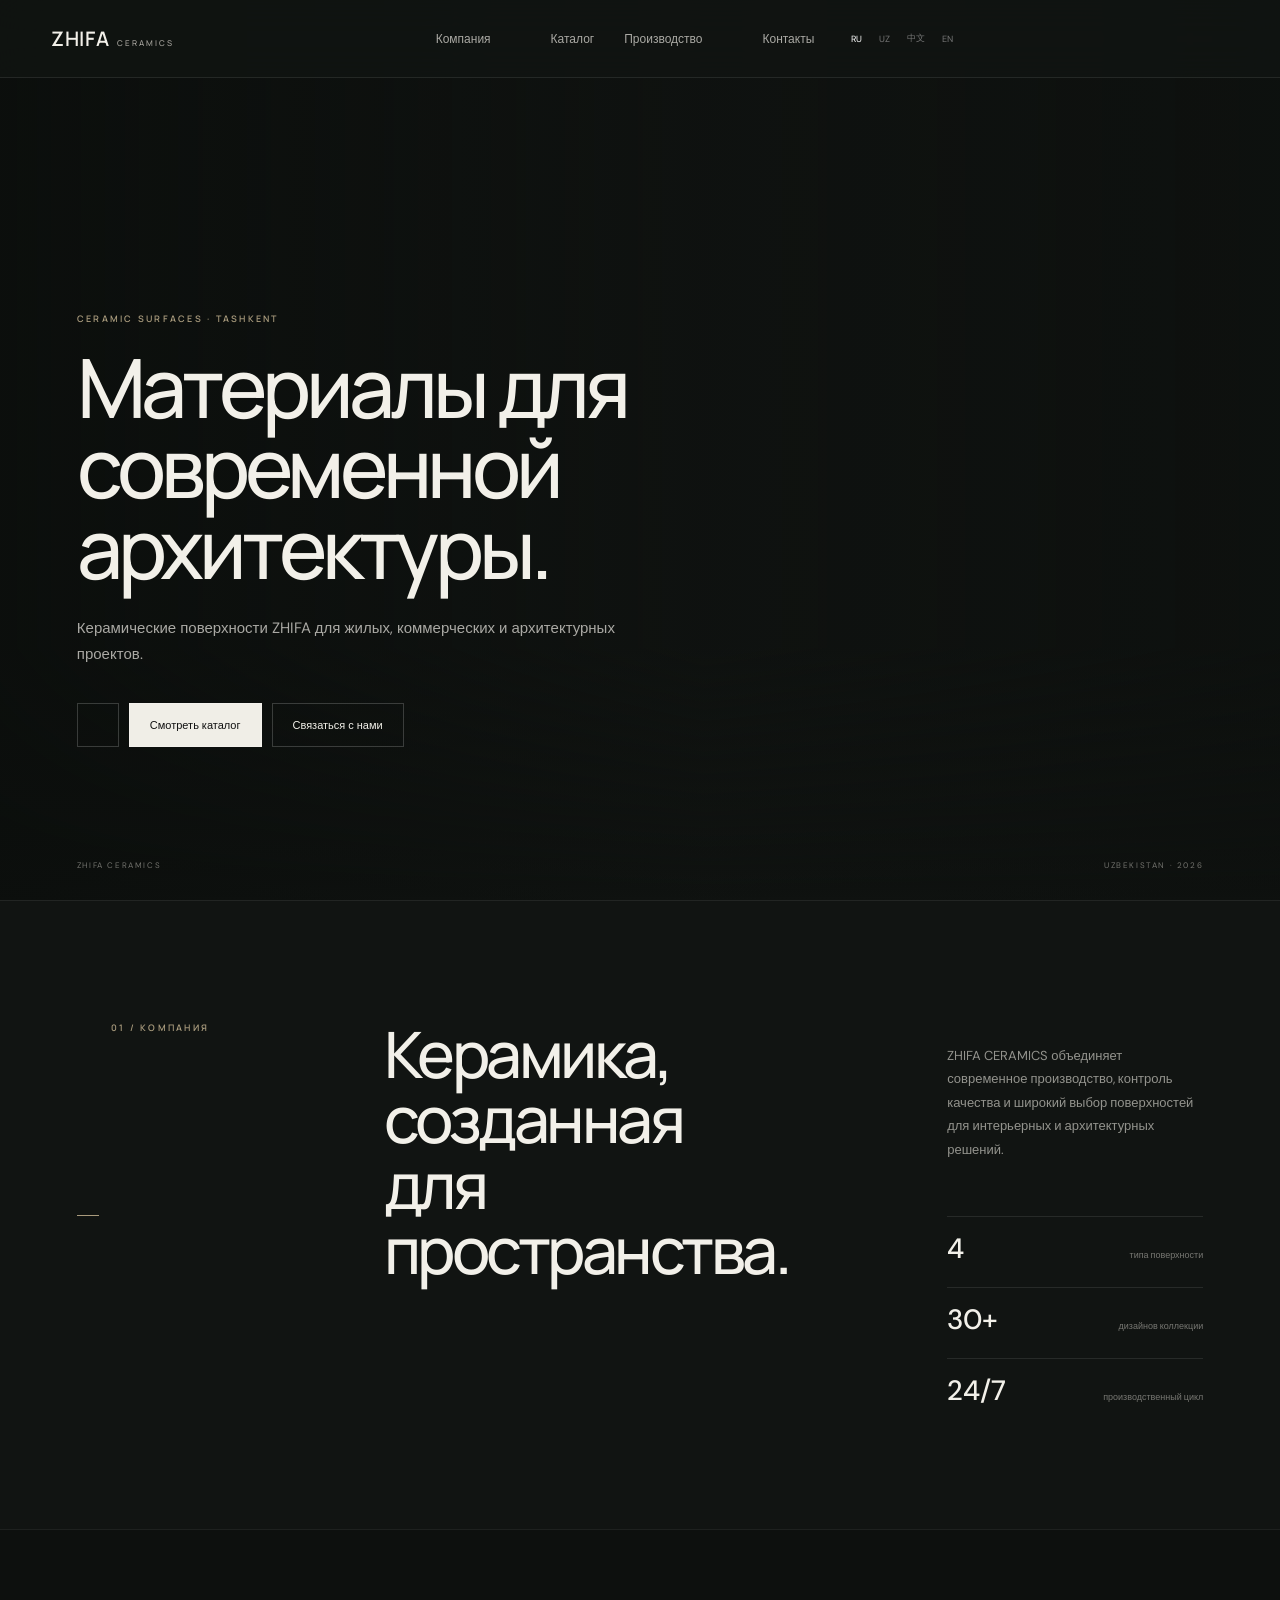
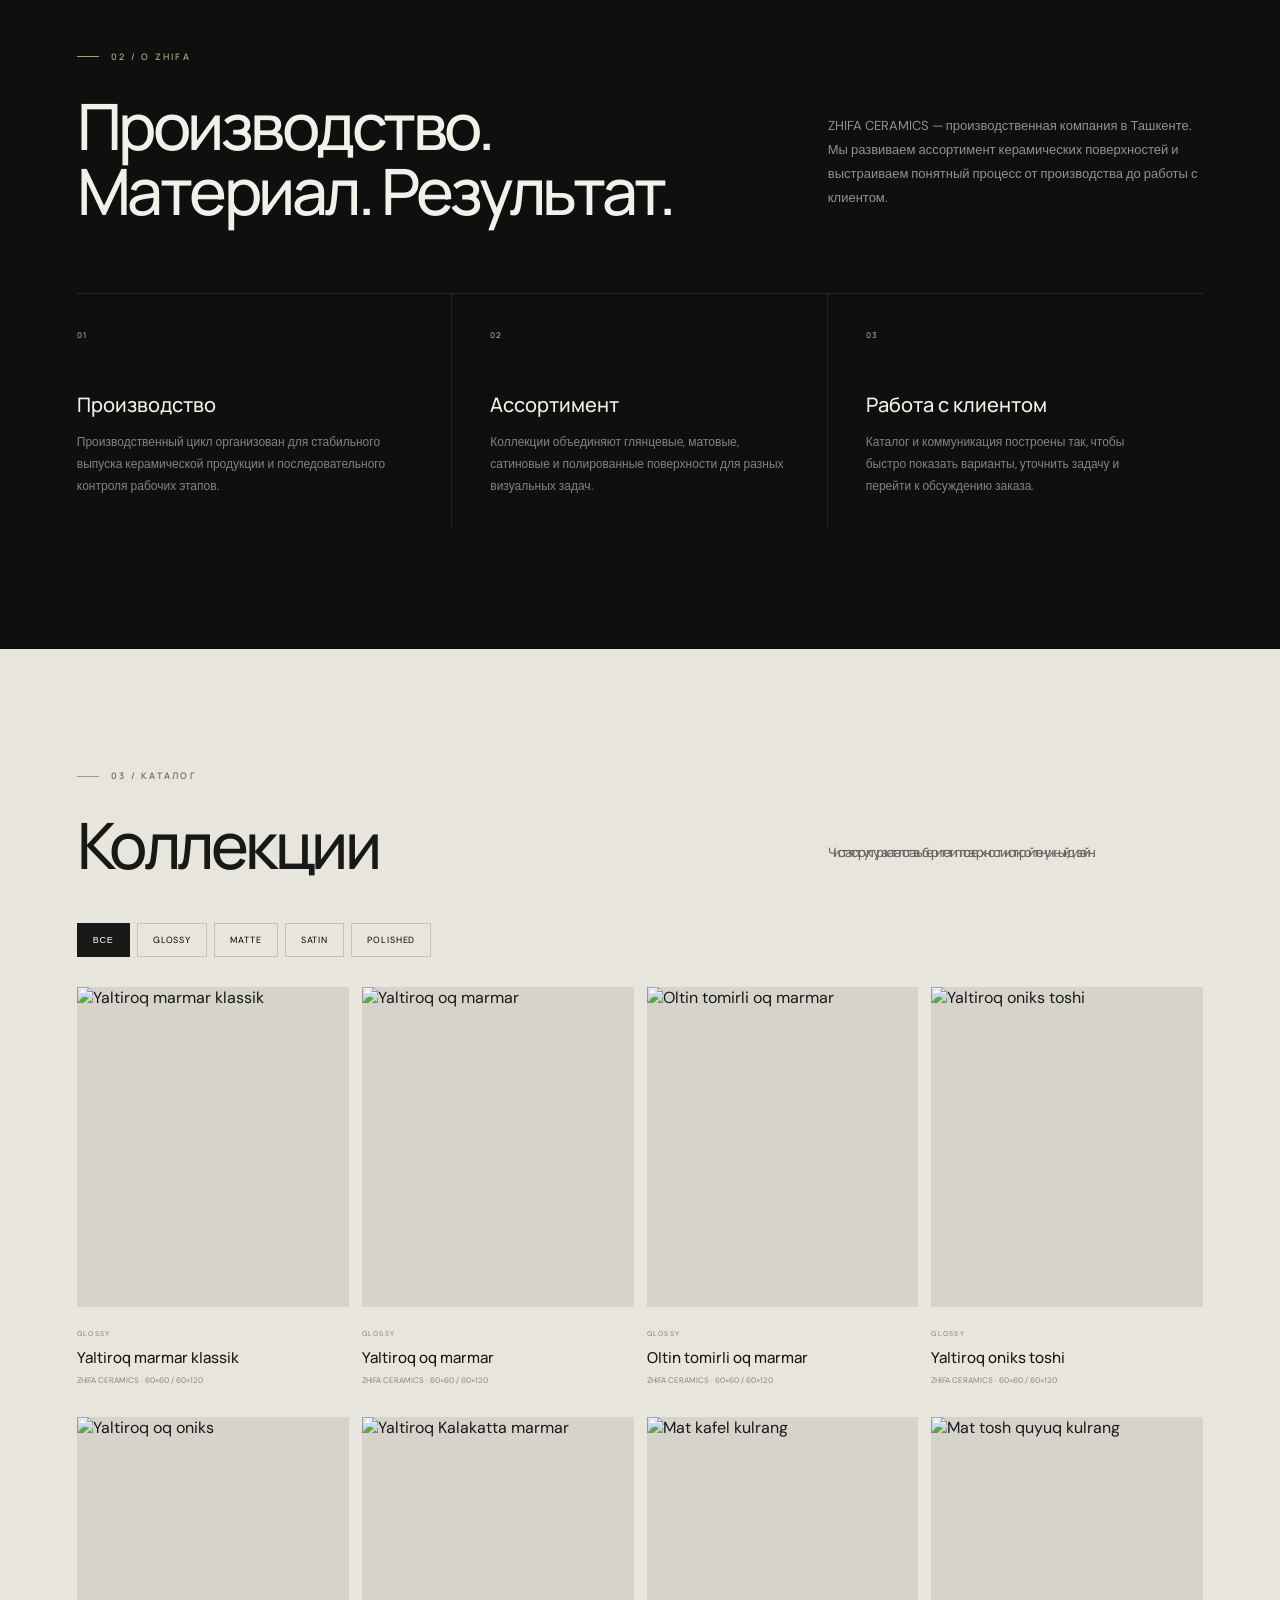
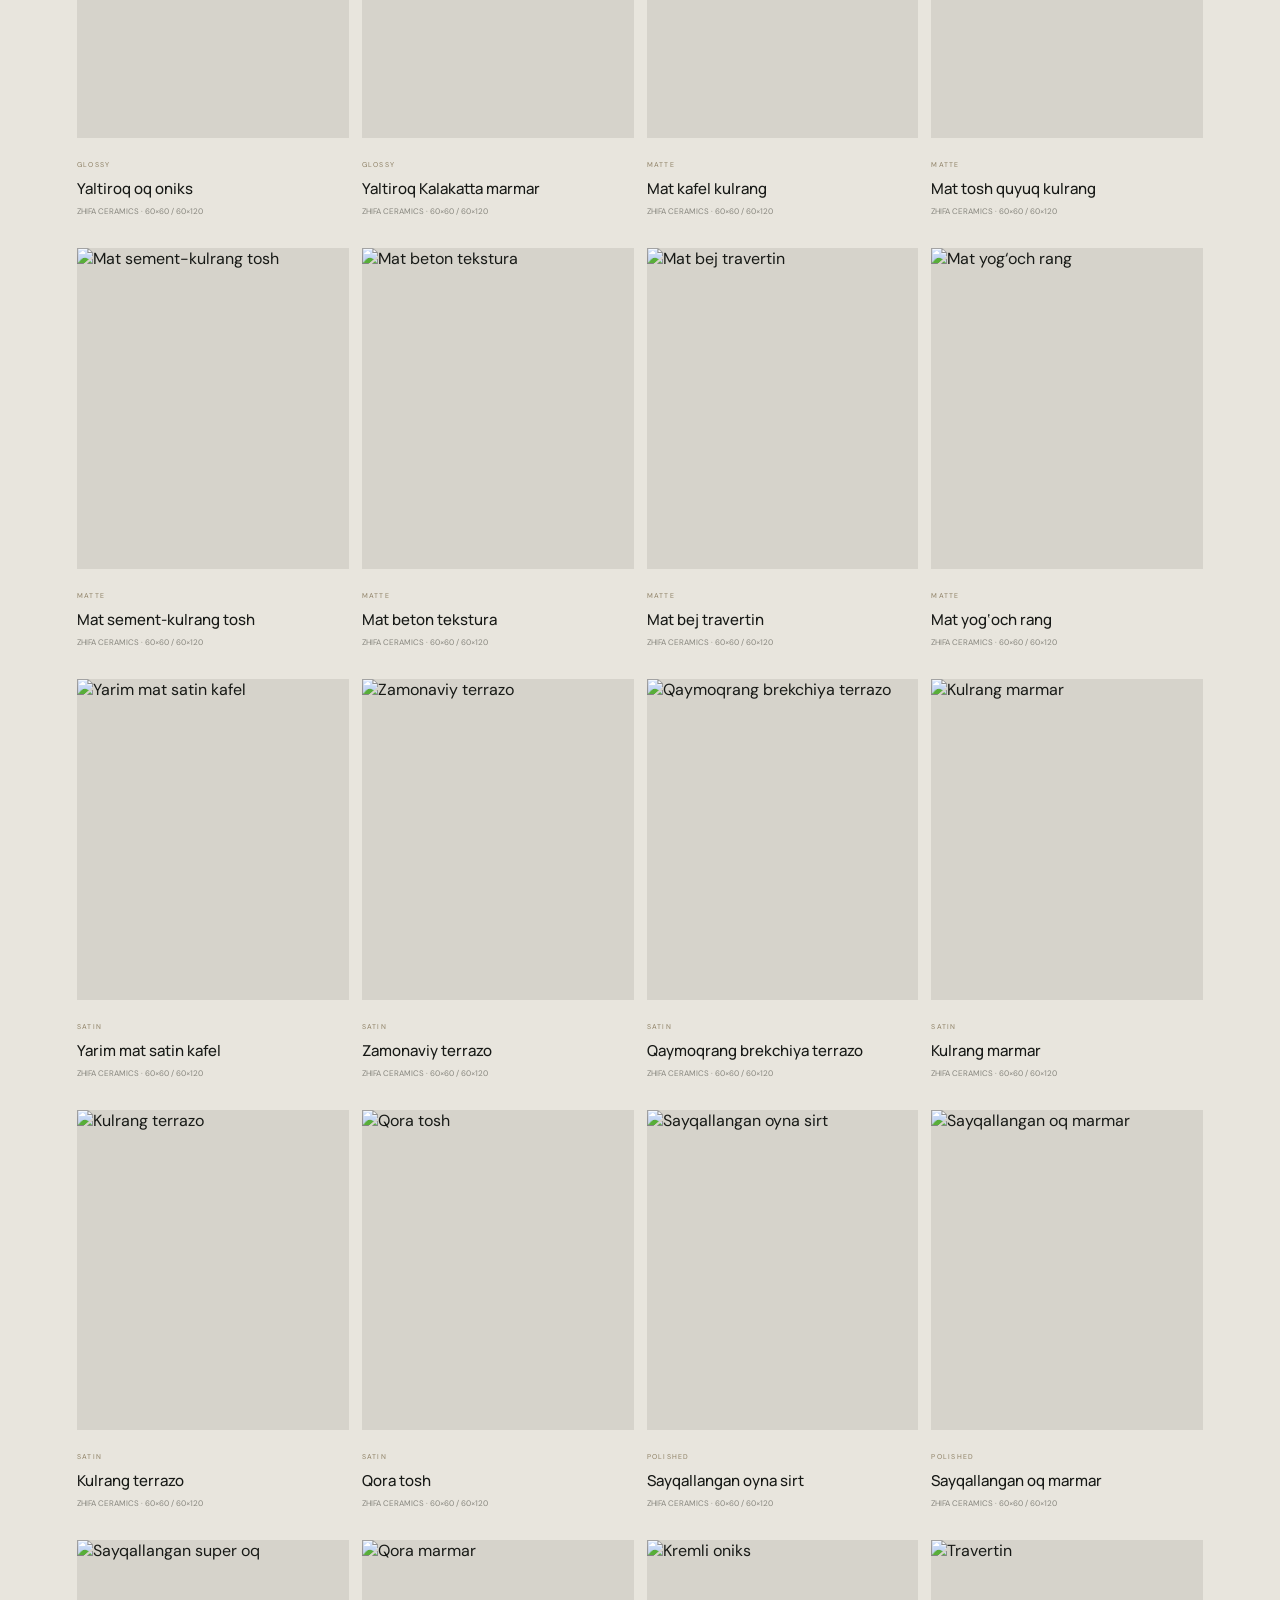
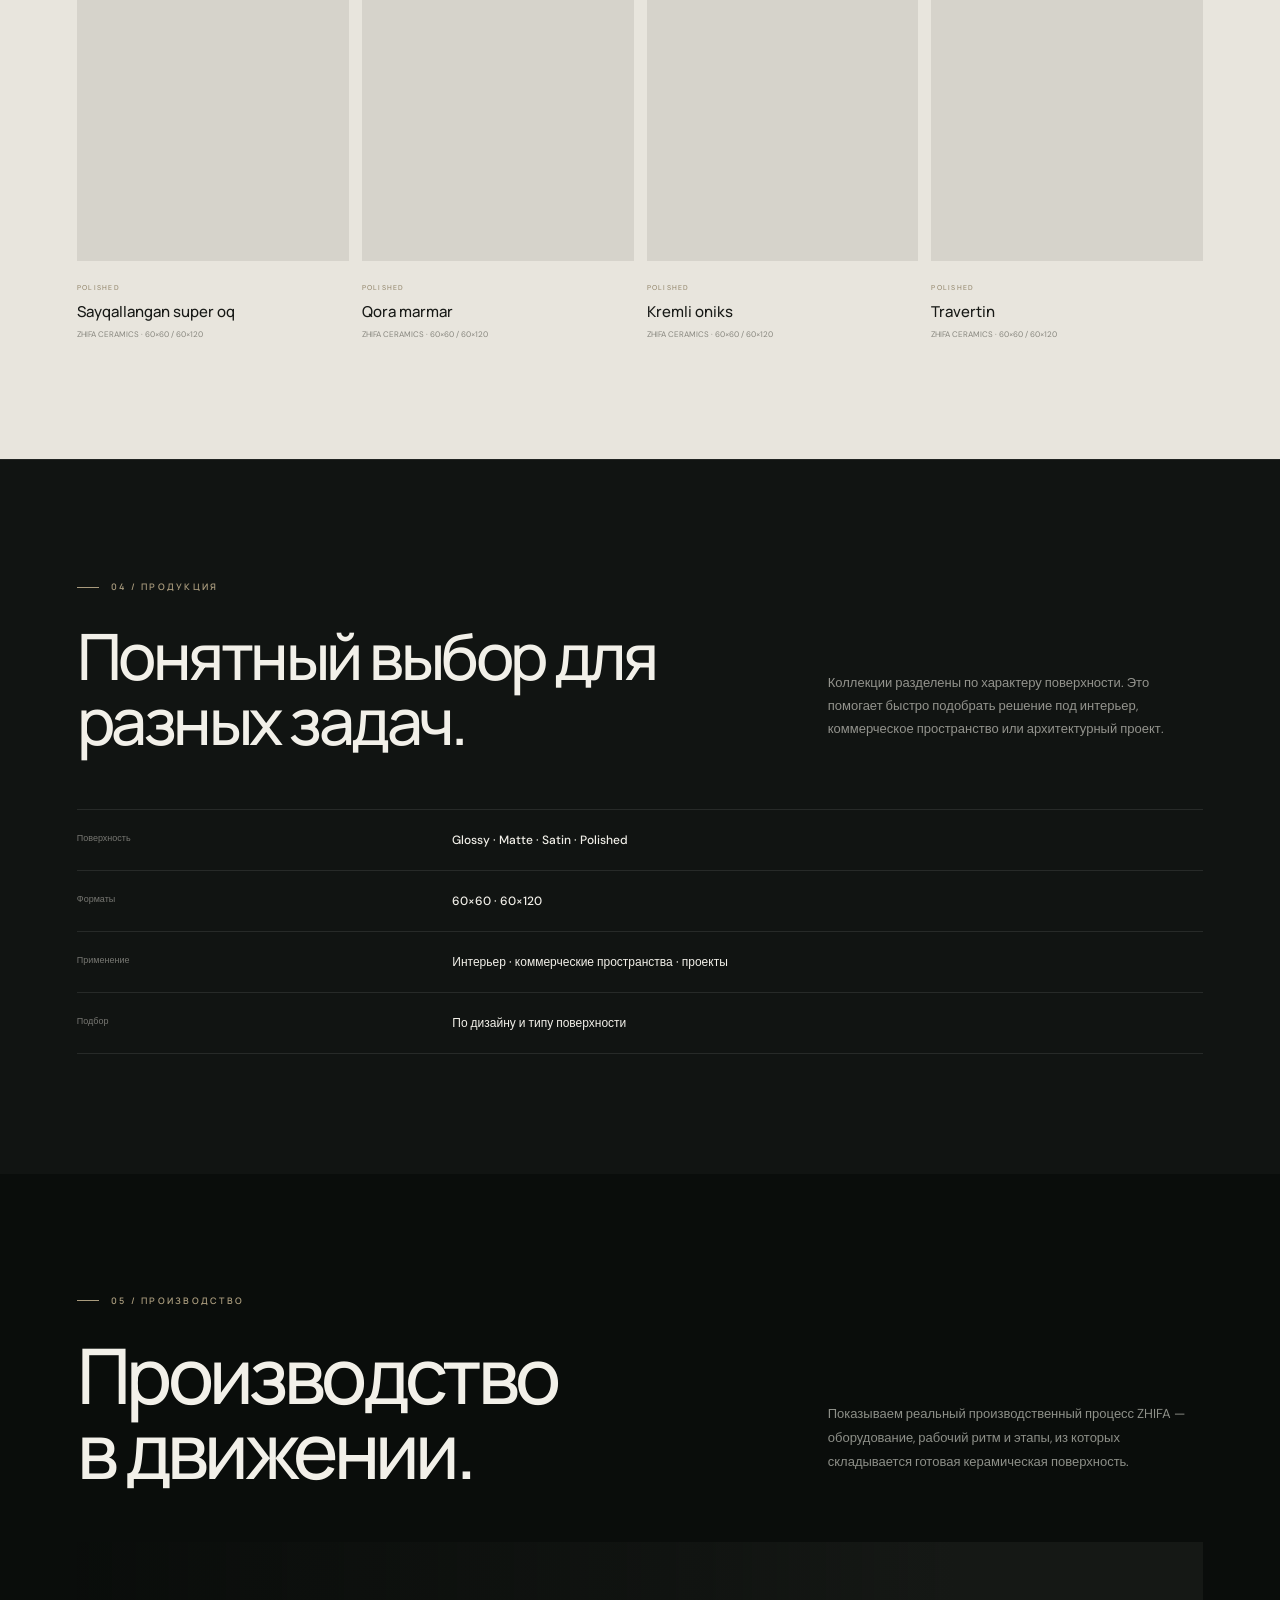
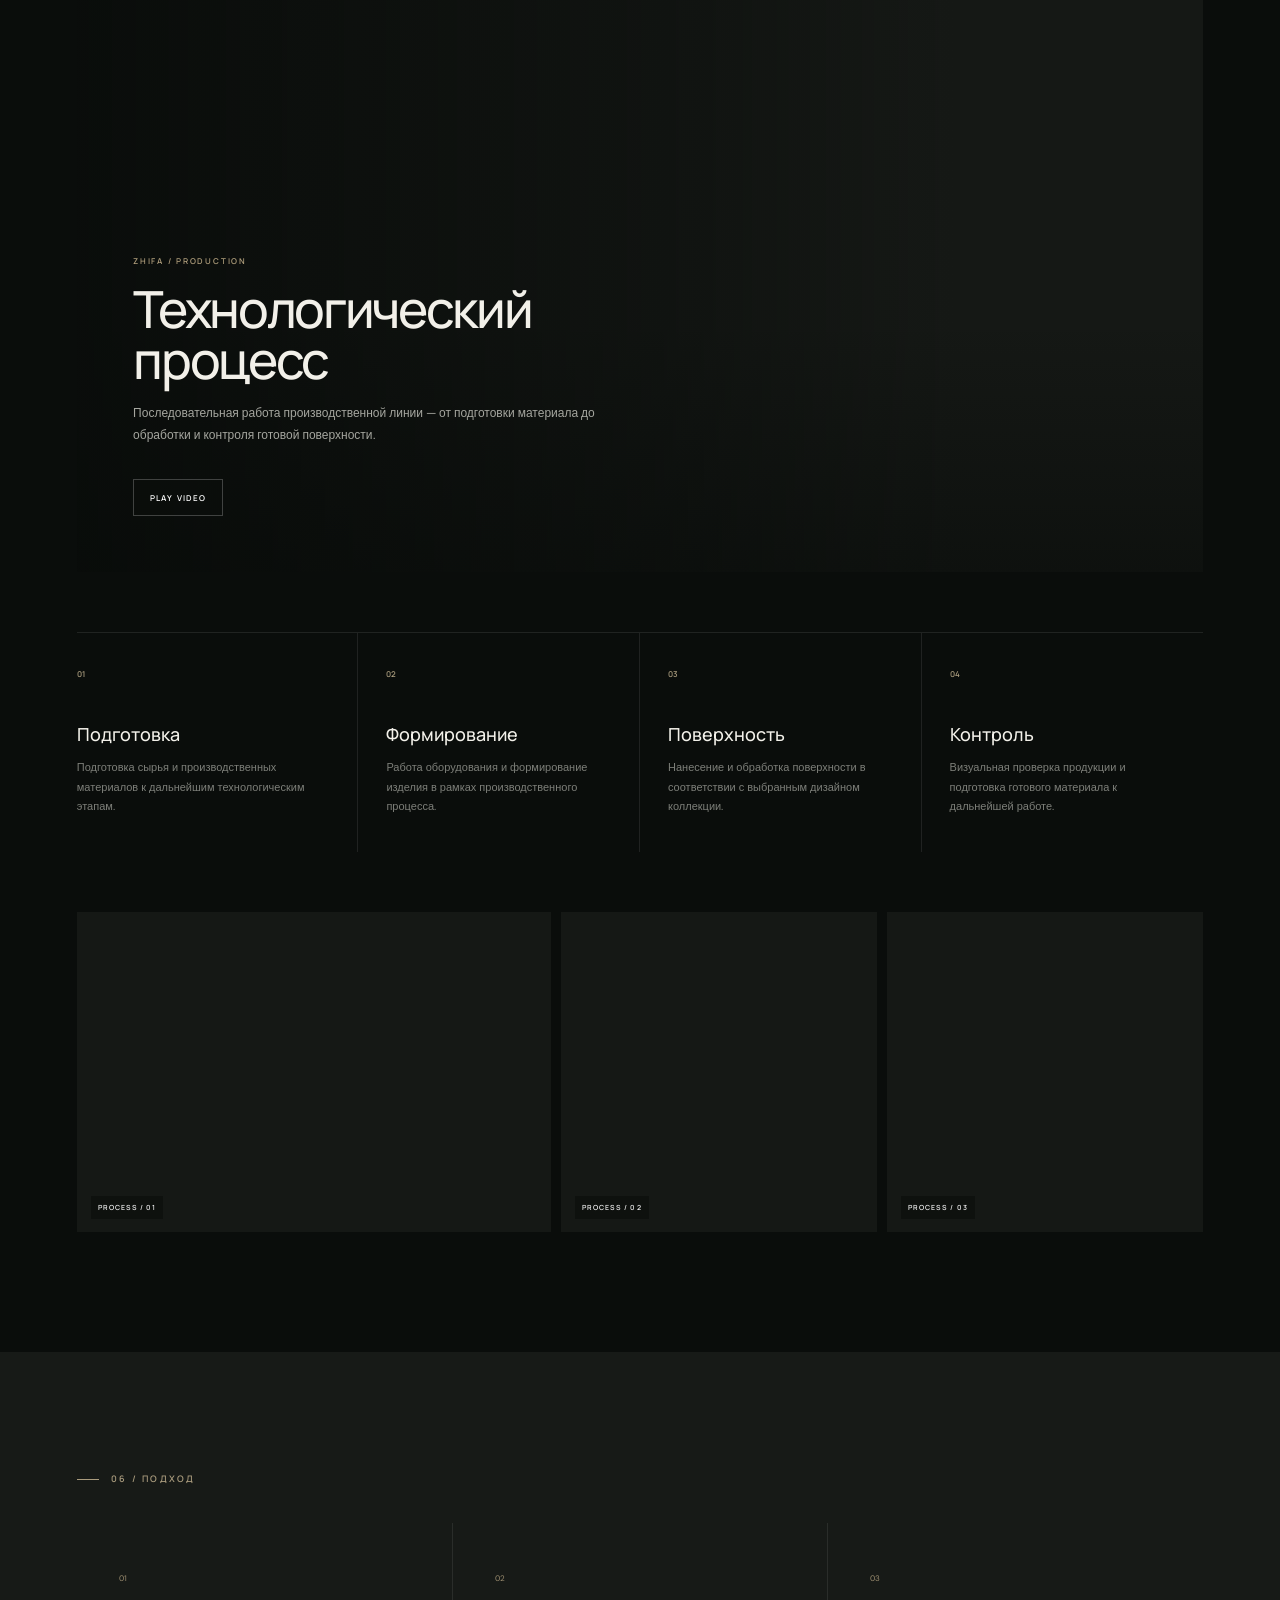
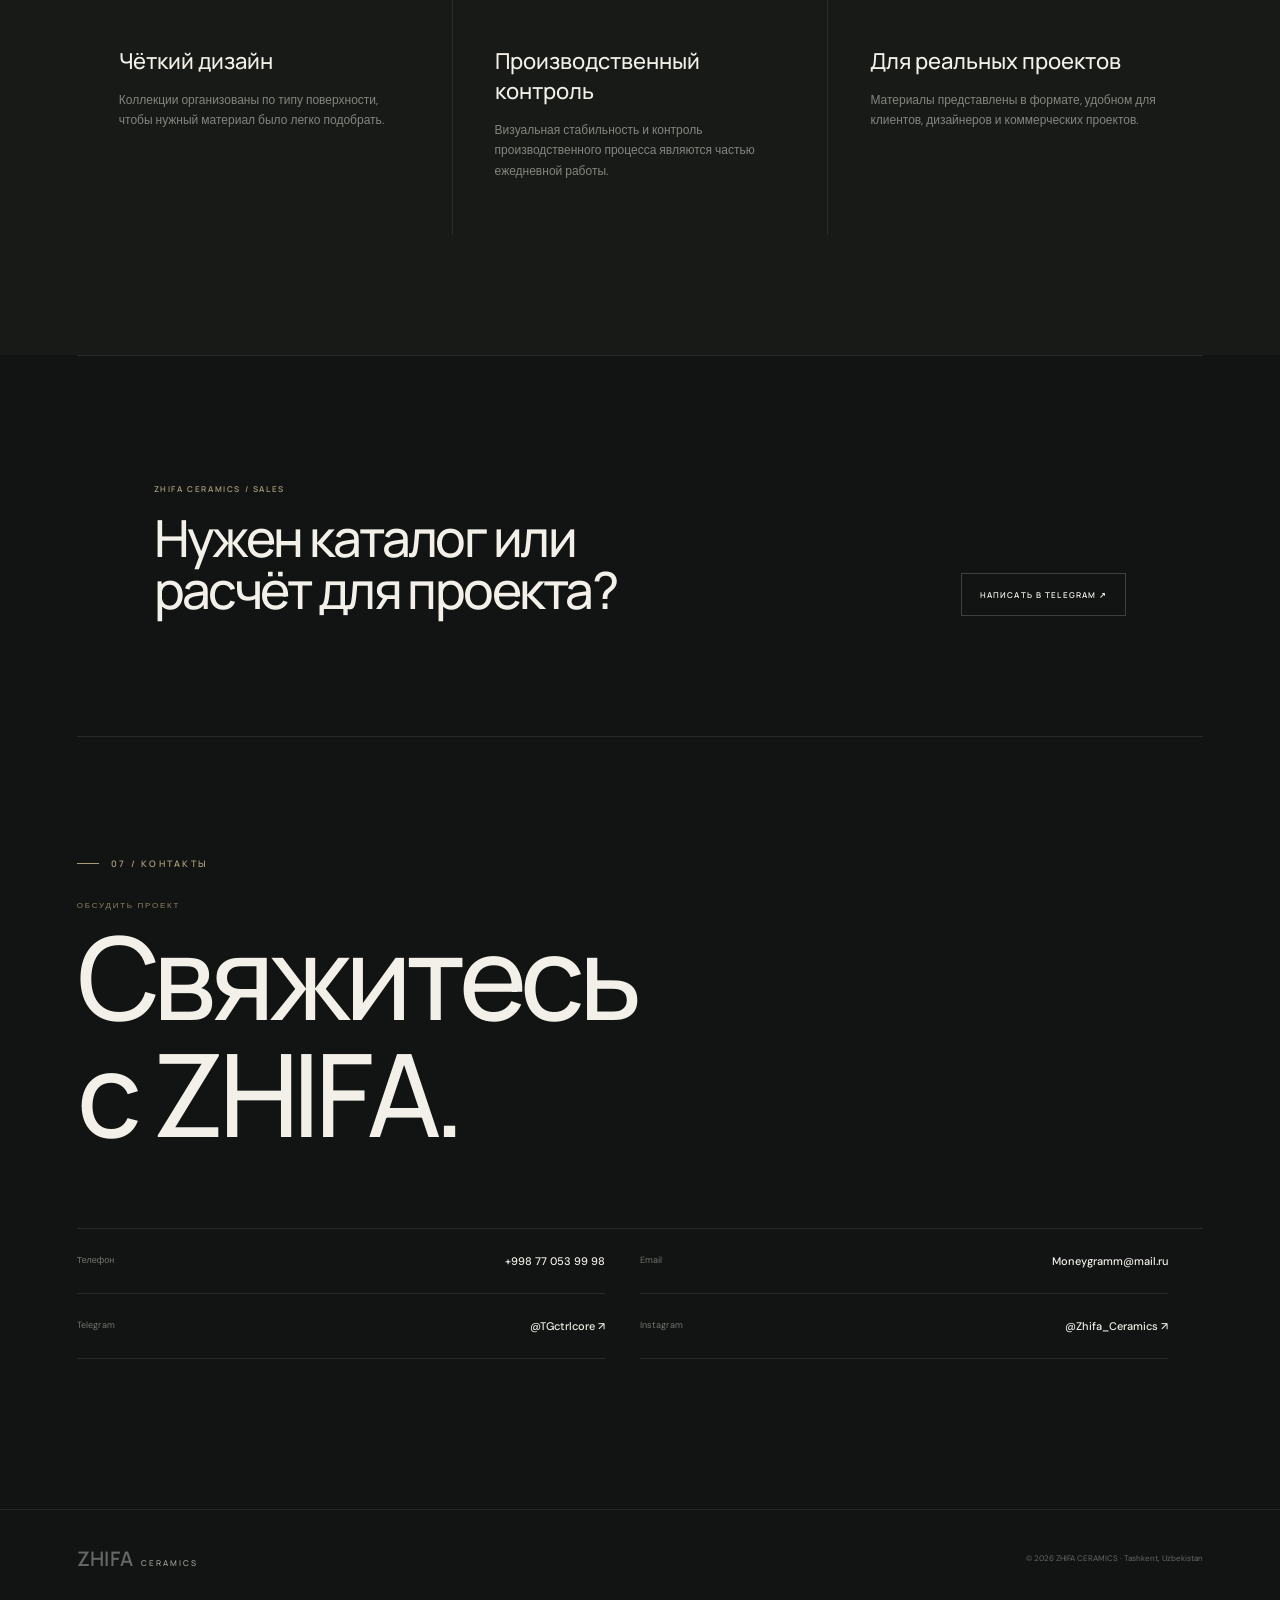
==== index.html @ 69202585 "Add files via upload" ====
<!doctype html><html lang="ru"><head>
<meta charset="utf-8"><meta name="viewport" content="width=device-width,initial-scale=1">
<meta name="theme-color" content="#111412">
<meta name="description" content="ZHIFA CERAMICS — ceramic surfaces and modern tile collections in Tashkent, Uzbekistan.">
<meta property="og:title" content="ZHIFA CERAMICS">
<meta property="og:description" content="Ceramic surfaces for contemporary architecture.">
<meta property="og:type" content="website">
<title>ZHIFA CERAMICS — Ceramic Surfaces</title>
<link rel="stylesheet" href="style.css"><link rel="icon" href="favicon.svg" type="image/svg+xml"><link rel="manifest" href="site.webmanifest">
</head><body><div class="scroll-progress"></div>
<header class="nav"><a class="brand" href="#top"><strong>ZHIFA</strong><span>CERAMICS</span></a>
<nav aria-label="Main navigation"><a href="#company" data-i18n="nav_company" data-i18n="company">Компания<a><a href="#catalog" data-i18n="nav_catalog">Каталог</a><a href="#production" data-i18n="nav_production" data-i18n="production">Производство<a><a href="#contact" data-i18n="nav_contact" data-i18n="contacts">Контакты<a></nav>
<div class="langs" aria-label="Language selector">
<button class="active" data-lang="ru">RU</button><button data-lang="uz">UZ</button><button data-lang="zh">中文</button><button data-lang="en">EN</button>
</div></header>

<main id="top">
<section class="hero"><video class="hero-video" aria-label="ZHIFA CERAMICS production" src="assets/video/IMG_1137.mp4" autoplay muted loop playsinline></video><div class="hero-shade"></div>
<div class="hero-copy"><p class="overline">CERAMIC SURFACES · TASHKENT</p><h1><span data-i18n="hero_title">Материалы для<br><em>современной архитектуры.</em></span></h1>
<p class="lead"><span data-i18n="hero_lead">Керамические поверхности ZHIFA для жилых, коммерческих и архитектурных проектов.</span></p>
<div class="actions"><a class="primary" href="#catalog" data-i18n="view_catalog">Смотреть каталог</a><a class="secondary" href="#contact" data-i18n="contact_us">Связаться с нами</a></div></div>
<div class="hero-foot"><span>ZHIFA CERAMICS</span><span>UZBEKISTAN · 2026</span></div></section>

<section class="intro" id="company"><div class="section-label">01 / КОМПАНИЯ</div>
<div class="intro-title reveal-v7"><h2>Керамика, созданная<br>для пространства.</h2></div>
<div class="intro-copy reveal-v7"><p>ZHIFA CERAMICS объединяет современное производство, контроль качества и широкий выбор поверхностей для интерьерных и архитектурных решений.</p>
<div class="facts"><div><b>4</b><span>типа поверхности</span></div><div><b>30+</b><span>дизайнов коллекции</span></div><div><b>24/7</b><span>производственный цикл</span></div></div></div></section>

<section class="company-detail" id="company-detail">
<div class="section-label">02 / <span>О ZHIFA</span></div>
<div class="company-lead reveal-v7"><h2>Производство.<br>Материал. Результат.</h2><p>ZHIFA CERAMICS — производственная компания в Ташкенте. Мы развиваем ассортимент керамических поверхностей и выстраиваем понятный процесс от производства до работы с клиентом.</p></div>
<div class="company-columns reveal-v7">
<article><span>01</span><h3>Производство</h3><p>Производственный цикл организован для стабильного выпуска керамической продукции и последовательного контроля рабочих этапов.</p></article>
<article><span>02</span><h3>Ассортимент</h3><p>Коллекции объединяют глянцевые, матовые, сатиновые и полированные поверхности для разных визуальных задач.</p></article>
<article><span>03</span><h3>Работа с клиентом</h3><p>Каталог и коммуникация построены так, чтобы быстро показать варианты, уточнить задачу и перейти к обсуждению заказа.</p></article>
</div></section>
<section class="catalog" id="catalog"><div class="section-label">03 / КАТАЛОГ</div>
<div class="catalog-head reveal-v7"><h2 data-i18n="collections">Коллекции<h2><p>Чистая структура каталога: выберите тип поверхности и откройте нужный дизайн.</p></div>
<div class="filters reveal-v7"><button class="active" data-filter="all" data-i18n="all">Все</button><button data-filter="glossy">Glossy</button><button data-filter="matte">Matte</button><button data-filter="satin">Satin</button><button data-filter="polished">Polished</button></div>
<div class="product-grid reveal-v7"><article class="product" data-cat="glossy" tabindex="0">
<div class="product-media"><img loading="lazy" src="https://zhifaceramics.github.io/uz/images/products/glossy.png" alt="Yaltiroq marmar klassik"></div>
<div class="product-info"><span>GLOSSY</span><h3>Yaltiroq marmar klassik</h3><p>ZHIFA CERAMICS · 60×60 / 60×120</p></div></article>
<article class="product" data-cat="glossy" tabindex="0">
<div class="product-media"><img loading="lazy" src="https://zhifaceramics.github.io/uz/images/products/glossy-white-marble.jpg" alt="Yaltiroq oq marmar"></div>
<div class="product-info"><span>GLOSSY</span><h3>Yaltiroq oq marmar</h3><p>ZHIFA CERAMICS · 60×60 / 60×120</p></div></article>
<article class="product" data-cat="glossy" tabindex="0">
<div class="product-media"><img loading="lazy" src="https://zhifaceramics.github.io/uz/images/products/photo_2026-09-12_10-54-46.jpg" alt="Oltin tomirli oq marmar"></div>
<div class="product-info"><span>GLOSSY</span><h3>Oltin tomirli oq marmar</h3><p>ZHIFA CERAMICS · 60×60 / 60×120</p></div></article>
<article class="product" data-cat="glossy" tabindex="0">
<div class="product-media"><img loading="lazy" src="https://zhifaceramics.github.io/uz/images/products/glossy-onyx.jpg" alt="Yaltiroq oniks toshi"></div>
<div class="product-info"><span>GLOSSY</span><h3>Yaltiroq oniks toshi</h3><p>ZHIFA CERAMICS · 60×60 / 60×120</p></div></article>
<article class="product" data-cat="glossy" tabindex="0">
<div class="product-media"><img loading="lazy" src="https://zhifaceramics.github.io/uz/images/products/glossy-white-onyx.jpg" alt="Yaltiroq oq oniks"></div>
<div class="product-info"><span>GLOSSY</span><h3>Yaltiroq oq oniks</h3><p>ZHIFA CERAMICS · 60×60 / 60×120</p></div></article>
<article class="product" data-cat="glossy" tabindex="0">
<div class="product-media"><img loading="lazy" src="https://zhifaceramics.github.io/uz/images/products/photo_2026-09-12_10-56-11.jpg" alt="Yaltiroq Kalakatta marmar"></div>
<div class="product-info"><span>GLOSSY</span><h3>Yaltiroq Kalakatta marmar</h3><p>ZHIFA CERAMICS · 60×60 / 60×120</p></div></article>
<article class="product" data-cat="matte" tabindex="0">
<div class="product-media"><img loading="lazy" src="https://zhifaceramics.github.io/uz/images/products/matte.png" alt="Mat kafel kulrang"></div>
<div class="product-info"><span>MATTE</span><h3>Mat kafel kulrang</h3><p>ZHIFA CERAMICS · 60×60 / 60×120</p></div></article>
<article class="product" data-cat="matte" tabindex="0">
<div class="product-media"><img loading="lazy" src="https://zhifaceramics.github.io/uz/images/products/11.jpg" alt="Mat tosh quyuq kulrang"></div>
<div class="product-info"><span>MATTE</span><h3>Mat tosh quyuq kulrang</h3><p>ZHIFA CERAMICS · 60×60 / 60×120</p></div></article>
<article class="product" data-cat="matte" tabindex="0">
<div class="product-media"><img loading="lazy" src="https://zhifaceramics.github.io/uz/images/products/photo_2026-09-12_10-54-41.jpg" alt="Mat sement-kulrang tosh"></div>
<div class="product-info"><span>MATTE</span><h3>Mat sement-kulrang tosh</h3><p>ZHIFA CERAMICS · 60×60 / 60×120</p></div></article>
<article class="product" data-cat="matte" tabindex="0">
<div class="product-media"><img loading="lazy" src="https://zhifaceramics.github.io/uz/images/products/20.jpg" alt="Mat beton tekstura"></div>
<div class="product-info"><span>MATTE</span><h3>Mat beton tekstura</h3><p>ZHIFA CERAMICS · 60×60 / 60×120</p></div></article>
<article class="product" data-cat="matte" tabindex="0">
<div class="product-media"><img loading="lazy" src="https://zhifaceramics.github.io/uz/images/products/photo_2026-09-12_10-55-35.jpg" alt="Mat bej travertin"></div>
<div class="product-info"><span>MATTE</span><h3>Mat bej travertin</h3><p>ZHIFA CERAMICS · 60×60 / 60×120</p></div></article>
<article class="product" data-cat="matte" tabindex="0">
<div class="product-media"><img loading="lazy" src="https://zhifaceramics.github.io/uz/images/products/19.jpg" alt="Mat yog‘och rang"></div>
<div class="product-info"><span>MATTE</span><h3>Mat yog‘och rang</h3><p>ZHIFA CERAMICS · 60×60 / 60×120</p></div></article>
<article class="product" data-cat="satin" tabindex="0">
<div class="product-media"><img loading="lazy" src="https://zhifaceramics.github.io/uz/images/products/semi-matte.png" alt="Yarim mat satin kafel"></div>
<div class="product-info"><span>SATIN</span><h3>Yarim mat satin kafel</h3><p>ZHIFA CERAMICS · 60×60 / 60×120</p></div></article>
<article class="product" data-cat="satin" tabindex="0">
<div class="product-media"><img loading="lazy" src="https://zhifaceramics.github.io/uz/images/products/14.jpg" alt="Zamonaviy terrazo"></div>
<div class="product-info"><span>SATIN</span><h3>Zamonaviy terrazo</h3><p>ZHIFA CERAMICS · 60×60 / 60×120</p></div></article>
<article class="product" data-cat="satin" tabindex="0">
<div class="product-media"><img loading="lazy" src="https://zhifaceramics.github.io/uz/images/products/photo_2026-09-12_10-55-24.jpg" alt="Qaymoqrang brekchiya terrazo"></div>
<div class="product-info"><span>SATIN</span><h3>Qaymoqrang brekchiya terrazo</h3><p>ZHIFA CERAMICS · 60×60 / 60×120</p></div></article>
<article class="product" data-cat="satin" tabindex="0">
<div class="product-media"><img loading="lazy" src="https://zhifaceramics.github.io/uz/images/products/16.jpg" alt="Kulrang marmar"></div>
<div class="product-info"><span>SATIN</span><h3>Kulrang marmar</h3><p>ZHIFA CERAMICS · 60×60 / 60×120</p></div></article>
<article class="product" data-cat="satin" tabindex="0">
<div class="product-media"><img loading="lazy" src="https://zhifaceramics.github.io/uz/images/products/photo_2026-09-12_10-55-39.jpg" alt="Kulrang terrazo"></div>
<div class="product-info"><span>SATIN</span><h3>Kulrang terrazo</h3><p>ZHIFA CERAMICS · 60×60 / 60×120</p></div></article>
<article class="product" data-cat="satin" tabindex="0">
<div class="product-media"><img loading="lazy" src="https://zhifaceramics.github.io/uz/images/products/21.jpg" alt="Qora tosh"></div>
<div class="product-info"><span>SATIN</span><h3>Qora tosh</h3><p>ZHIFA CERAMICS · 60×60 / 60×120</p></div></article>
<article class="product" data-cat="polished" tabindex="0">
<div class="product-media"><img loading="lazy" src="https://zhifaceramics.github.io/uz/images/products/polished.png" alt="Sayqallangan oyna sirt"></div>
<div class="product-info"><span>POLISHED</span><h3>Sayqallangan oyna sirt</h3><p>ZHIFA CERAMICS · 60×60 / 60×120</p></div></article>
<article class="product" data-cat="polished" tabindex="0">
<div class="product-media"><img loading="lazy" src="https://zhifaceramics.github.io/uz/images/products/13.jpg" alt="Sayqallangan oq marmar"></div>
<div class="product-info"><span>POLISHED</span><h3>Sayqallangan oq marmar</h3><p>ZHIFA CERAMICS · 60×60 / 60×120</p></div></article>
<article class="product" data-cat="polished" tabindex="0">
<div class="product-media"><img loading="lazy" src="https://zhifaceramics.github.io/uz/images/products/22.jpg" alt="Sayqallangan super oq"></div>
<div class="product-info"><span>POLISHED</span><h3>Sayqallangan super oq</h3><p>ZHIFA CERAMICS · 60×60 / 60×120</p></div></article>
<article class="product" data-cat="polished" tabindex="0">
<div class="product-media"><img loading="lazy" src="https://zhifaceramics.github.io/uz/images/products/polished-dark-marble.jpg" alt="Qora marmar"></div>
<div class="product-info"><span>POLISHED</span><h3>Qora marmar</h3><p>ZHIFA CERAMICS · 60×60 / 60×120</p></div></article>
<article class="product" data-cat="polished" tabindex="0">
<div class="product-media"><img loading="lazy" src="https://zhifaceramics.github.io/uz/images/products/polished-creamy-onyx.jpg" alt="Kremli oniks"></div>
<div class="product-info"><span>POLISHED</span><h3>Kremli oniks</h3><p>ZHIFA CERAMICS · 60×60 / 60×120</p></div></article>
<article class="product" data-cat="polished" tabindex="0">
<div class="product-media"><img loading="lazy" src="https://zhifaceramics.github.io/uz/images/products/polished-travertine.jpg" alt="Travertin"></div>
<div class="product-info"><span>POLISHED</span><h3>Travertin</h3><p>ZHIFA CERAMICS · 60×60 / 60×120</p></div></article></div></section>

<section class="specs" id="specs">
<div class="section-label">04 / <span data-i18n="spec_label">ПРОДУКЦИЯ</span></div>
<div class="specs-head reveal-v7"><h2 data-i18n="spec_title">Понятный выбор<br>для разных задач.</h2><p data-i18n="spec_intro">Коллекции разделены по характеру поверхности. Это помогает быстро подобрать решение под интерьер, коммерческое пространство или архитектурный проект.</p></div>
<div class="spec-table reveal-v7">
<div><span data-i18n="surface">Поверхность</span><b>Glossy · Matte · Satin · Polished</b></div>
<div><span data-i18n="formats">Форматы</span><b>60×60 · 60×120</b></div>
<div><span data-i18n="application">Применение</span><b data-i18n="application_val">Интерьер · коммерческие пространства · проекты</b></div>
<div><span data-i18n="selection">Подбор</span><b data-i18n="selection_val">По дизайну и типу поверхности</b></div>
</div></section>
<section class="production production-v74" id="production">
<div class="section-label">05 / ПРОИЗВОДСТВО</div>
<div class="production-title reveal-v7"><h2>Производство<br>в движении.</h2><p>Показываем реальный производственный процесс ZHIFA — оборудование, рабочий ритм и этапы, из которых складывается готовая керамическая поверхность.</p></div>
<div class="production-feature reveal-v7">
<video src="assets/video/IMG_1137.mp4" muted loop playsinline preload="metadata"></video>
<div class="production-feature-copy"><span>ZHIFA / PRODUCTION</span><h3>Технологический процесс</h3><p>Последовательная работа производственной линии — от подготовки материала до обработки и контроля готовой поверхности.</p><button class="video-toggle">PLAY VIDEO</button></div>
</div>
<div class="production-stages reveal-v7">
<article><span>01</span><h3>Подготовка</h3><p>Подготовка сырья и производственных материалов к дальнейшим технологическим этапам.</p></article>
<article><span>02</span><h3>Формирование</h3><p>Работа оборудования и формирование изделия в рамках производственного процесса.</p></article>
<article><span>03</span><h3>Поверхность</h3><p>Нанесение и обработка поверхности в соответствии с выбранным дизайном коллекции.</p></article>
<article><span>04</span><h3>Контроль</h3><p>Визуальная проверка продукции и подготовка готового материала к дальнейшей работе.</p></article>
</div>
<div class="production-filmstrip reveal-v7">
<div><video src="assets/video/IMG_11393333.mp4" muted loop playsinline preload="metadata"></video><span>PROCESS / 01</span></div>
<div><video src="assets/video/IMG_1134.mp4" muted loop playsinline preload="metadata"></video><span>PROCESS / 02</span></div>
<div><video src="assets/video/IMG_1138.mp4" muted loop playsinline preload="metadata"></video><span>PROCESS / 03</span></div>
</div>
</section>
<section class="principles"><div class="section-label">06 / ПОДХОД</div>
<div class="principle-grid reveal-v7"><article><span>01</span><h3>Чёткий дизайн</h3><p>Коллекции организованы по типу поверхности, чтобы нужный материал было легко подобрать.</p></article>
<article><span>02</span><h3>Производственный контроль</h3><p>Визуальная стабильность и контроль производственного процесса являются частью ежедневной работы.</p></article>
<article><span>03</span><h3>Для реальных проектов</h3><p>Материалы представлены в формате, удобном для клиентов, дизайнеров и коммерческих проектов.</p></article></div></section>

<section class="project-cta reveal-v7">
<div><span>ZHIFA CERAMICS / SALES</span><h2>Нужен каталог или<br>расчёт для проекта?</h2></div>
<a href="https://t.me/TGctrlcore" target="_blank" rel="noopener">НАПИСАТЬ В TELEGRAM ↗</a>
</section>
<section class="contact" id="contact"><div class="section-label">07 / КОНТАКТЫ</div>
<div class="contact-main reveal-v7"><p>ОБСУДИТЬ ПРОЕКТ</p><h2>Свяжитесь<br>с ZHIFA.</h2></div>
<div class="contact-grid reveal-v7"><a href="tel:+998770539998"><span>Телефон</span><b>+998 77 053 99 98</b></a>
<a href="mailto:Moneygramm@mail.ru"><span>Email</span><b>Moneygramm@mail.ru</b></a>
<a target="_blank" rel="noopener" href="https://t.me/TGctrlcore"><span>Telegram</span><b>@TGctrlcore ↗</b></a>
<a target="_blank" rel="noopener" href="https://instagram.com/Zhifa_Ceramics"><span>Instagram</span><b>@Zhifa_Ceramics ↗</b></a></div></section>
</main>
<footer><div class="brand"><strong>ZHIFA</strong><span>CERAMICS</span></div><p>© 2026 ZHIFA CERAMICS · Tashkent, Uzbekistan</p></footer>

<div class="viewer" aria-hidden="true"><button>×</button><img alt=""><div><span></span><h3></h3></div></div>
<script src="script.js"></script></body></html>
---- style.css ----
@import url('https://fonts.googleapis.com/css2?family=DM+Sans:wght@400;500;600&family=Manrope:wght@400;500;600&display=swap');
*{box-sizing:border-box}html{scroll-behavior:smooth}body{margin:0;background:#111412;color:#f2f0e9;font-family:"DM Sans",Arial,sans-serif}a{color:inherit;text-decoration:none}button{font:inherit}
.nav{height:78px;position:fixed;z-index:50;top:0;left:0;right:0;display:grid;grid-template-columns:1fr auto 1fr;align-items:center;padding:0 4vw;border-bottom:1px solid #ffffff16;background:#111412d9;backdrop-filter:blur(18px)}
.brand{display:flex;align-items:baseline;gap:8px;letter-spacing:.04em}.brand strong{font:600 20px Manrope}.brand span{font:500 8px Manrope;letter-spacing:.25em;color:#a8a69f}.nav nav{display:flex;gap:30px}.nav nav a{font-size:12px;color:#aaa9a4;transition:.25s}.nav nav a:hover{color:#fff}.langs{justify-self:end;display:flex;gap:3px}.langs button{border:0;background:none;color:#777;padding:7px;font-size:9px;cursor:pointer}.langs .active{color:#fff}
.hero{height:100svh;min-height:680px;position:relative;overflow:hidden}.hero-video,.fallback{position:absolute;inset:0;width:100%;height:100%;object-fit:cover;filter:saturate(.7) contrast(1.06) brightness(.68)}.fallback{background:radial-gradient(circle at 75% 30%,#3b4038,#111412 55%)}.hero-shade{position:absolute;inset:0;background:linear-gradient(90deg,#0b0e0cdd 0%,#0b0e0c4d 55%,#0b0e0c8c),linear-gradient(0deg,#111412 0%,transparent 28%)}
.hero-copy{position:absolute;z-index:2;left:6vw;bottom:17vh;max-width:950px}.overline,.section-label{font:600 9px Manrope;letter-spacing:.25em;color:#a99b7d}.hero h1{font:500 clamp(48px,6.4vw,102px)/.98 Manrope;margin:22px 0 28px;letter-spacing:-.06em}.hero h1 em{font-style:normal;color:#aaa99f}.lead{max-width:560px;color:#aaa9a4;line-height:1.7;font-size:15px}.actions{display:flex;gap:10px;margin-top:36px}.actions a{padding:14px 20px;font-size:11px;border:1px solid #ffffff30}.primary{background:#f0eee7;color:#111!important}.secondary{backdrop-filter:blur(10px)}.hero-foot{position:absolute;z-index:2;bottom:30px;left:6vw;right:6vw;display:flex;justify-content:space-between;color:#73736e;font-size:8px;letter-spacing:.2em}
section:not(.hero){padding:120px 6vw}.intro{display:grid;grid-template-columns:1fr 2fr 1fr;gap:4vw;border-top:1px solid #ffffff12}.intro h2,.catalog h2,.production h2,.contact h2{font:500 clamp(42px,5vw,78px)/1.02 Manrope;letter-spacing:-.055em;margin:0}.intro-copy{padding-top:10px}.intro-copy>p,.catalog-head p,.production-head p{color:#93938d;line-height:1.8;font-size:13px}.facts{margin-top:55px;display:grid;gap:20px}.facts div{border-top:1px solid #ffffff18;padding-top:13px;display:flex;align-items:baseline;justify-content:space-between}.facts b{font-size:28px;font-weight:500}.facts span{font-size:9px;color:#777772}
.catalog{background:#e8e5dd!important;color:#171916!important}.catalog .section-label{color:#746a56}.catalog-head{display:grid;grid-template-columns:2fr 1fr;align-items:end;margin:30px 0 45px}.catalog-head p{color:#676862;max-width:430px}.filters{display:flex;gap:7px;margin-bottom:30px;overflow:auto}.filters button{border:1px solid #c5c1b7;background:transparent;padding:10px 15px;font-size:9px;text-transform:uppercase;letter-spacing:.1em;cursor:pointer}.filters button.active,.filters button:hover{background:#171916;color:#fff;border-color:#171916}.product-grid{display:grid;grid-template-columns:repeat(4,1fr);gap:32px 13px}.product{cursor:pointer;min-width:0}.product-media{aspect-ratio:1/1.18;overflow:hidden;background:#d6d3cb}.product img{width:100%;height:100%;object-fit:cover;display:block;transition:transform .6s ease}.product:hover img{transform:scale(1.025)}.product-info{padding-top:13px}.product-info span{font-size:7px;letter-spacing:.18em;color:#8e8065}.product-info h3{font:500 15px Manrope;margin:6px 0 7px}.product-info p{font-size:8px;color:#88877f;margin:0}.product.hidden{display:none}
.production-head{display:grid;grid-template-columns:2fr 1fr;align-items:end;margin:30px 0 55px}.production-head p{max-width:420px}.process-grid{display:grid;grid-template-columns:2fr 1fr 1fr;gap:12px}.process-card{position:relative;min-height:440px;background:#181b18;overflow:hidden}.process-card video{width:100%;height:100%;position:absolute;object-fit:cover;filter:saturate(.65) brightness(.7)}.process-card:after{content:"";position:absolute;inset:0;background:linear-gradient(0deg,#000a,transparent 45%)}.process-card span,.process-card b{position:absolute;z-index:2;bottom:18px}.process-card span{left:18px;font-size:8px;color:#a99b7d}.process-card b{right:18px;font-size:9px;font-weight:500}.process-placeholder{padding:50px;border:1px solid #ffffff15}
.principles{background:#171a17}.principle-grid{display:grid;grid-template-columns:repeat(3,1fr);gap:1px;background:#ffffff15;margin-top:38px}.principle-grid article{background:#171a17;padding:42px}.principle-grid span{font-size:8px;color:#9d8e70}.principle-grid h3{font:500 22px Manrope;margin:60px 0 14px}.principle-grid p{color:#85857f;line-height:1.7;font-size:12px}
.contact{padding-bottom:150px!important}.contact-main{margin:30px 0 75px}.contact-main>p{font-size:8px;letter-spacing:.22em;color:#8f8166}.contact h2{font-size:clamp(60px,9vw,145px)}.contact-grid{display:grid;grid-template-columns:repeat(2,1fr);border-top:1px solid #ffffff18}.contact-grid a{padding:25px 0;border-bottom:1px solid #ffffff18;display:flex;justify-content:space-between;margin-right:35px}.contact-grid span{font-size:9px;color:#74746f}.contact-grid b{font-size:11px;font-weight:500}
footer{padding:35px 6vw;border-top:1px solid #ffffff15;display:flex;justify-content:space-between;align-items:center;color:#666;font-size:8px}
.viewer{position:fixed;z-index:100;inset:0;background:#0b0d0cf5;display:none;place-items:center;padding:6vw}.viewer.show{display:grid}.viewer img{max-width:min(900px,90vw);max-height:76vh}.viewer button{position:absolute;right:28px;top:20px;background:none;border:0;color:#fff;font-size:34px;cursor:pointer}.viewer div{text-align:center;margin-top:15px}.viewer span{font-size:7px;color:#9d8e70;letter-spacing:.2em}.viewer h3{font:500 18px Manrope;margin:7px}
@media(max-width:1000px){.product-grid{grid-template-columns:repeat(3,1fr)}.intro{grid-template-columns:1fr 2fr}.intro-copy{grid-column:2}.process-grid{grid-template-columns:1fr 1fr}.process-card:first-child{grid-column:1/-1}.principle-grid{grid-template-columns:1fr}}
@media(max-width:720px){.nav{grid-template-columns:1fr auto;height:68px}.nav nav{display:none}.langs button{padding:5px}.hero-copy{left:5vw;right:5vw;bottom:15vh}.hero h1{font-size:13vw}.hero-foot{left:5vw;right:5vw}.intro,.catalog-head,.production-head{grid-template-columns:1fr}.intro-copy{grid-column:auto}.catalog-head p,.production-head p{margin-top:25px}.product-grid{grid-template-columns:repeat(2,1fr);gap:30px 10px}.process-grid{grid-template-columns:1fr}.process-card:first-child{grid-column:auto}.process-card{min-height:330px}.contact-grid{grid-template-columns:1fr}.contact-grid a{margin:0}.principle-grid article{padding:30px}section:not(.hero){padding:85px 5vw}}
@media(max-width:430px){.product-grid{grid-template-columns:1fr}.product-media{aspect-ratio:1.12/1}}
@media(prefers-reduced-motion:reduce){*{scroll-behavior:auto!important;transition:none!important;animation:none!important}}

/* V7.1 FINAL POLISH */
:root{--gold:#a99b7d;--dark:#111412}
body{overflow-x:hidden}
.nav{transition:height .35s,background .35s,border-color .35s}
.nav.scrolled{height:64px;background:#0e110ff2;border-color:#ffffff20}
.hero-copy>*{opacity:0;transform:translateY(24px);animation:heroIn .8s cubic-bezier(.2,.7,.2,1) forwards}
.hero-copy .overline{animation-delay:.08s}.hero-copy h1{animation-delay:.18s}.hero-copy .lead{animation-delay:.3s}.hero-copy .actions{animation-delay:.4s}
@keyframes heroIn{to{opacity:1;transform:none}}
.reveal-v7{opacity:0;transform:translateY(28px);transition:opacity .8s ease,transform .8s cubic-bezier(.2,.7,.2,1)}
.reveal-v7.visible{opacity:1;transform:none}
.hero-video{transform:scale(1.025);animation:heroZoom 14s ease-out forwards}
@keyframes heroZoom{to{transform:scale(1)}}
.section-label{position:relative;padding-left:34px}.section-label:before{content:"";position:absolute;left:0;top:50%;width:22px;height:1px;background:var(--gold)}
.product{position:relative}.product:after{content:"OPEN";position:absolute;right:10px;top:10px;background:#111412;color:#fff;padding:7px 9px;font:600 6px Manrope;letter-spacing:.16em;opacity:0;transform:translateY(5px);transition:.3s}.product:hover:after{opacity:1;transform:none}
.process-card{transition:transform .45s ease}.process-card:hover{transform:translateY(-3px)}
.contact-grid a{transition:padding .3s,color .3s}.contact-grid a:hover{padding-left:10px;color:#c1b394}
.scroll-progress{position:fixed;z-index:90;left:0;top:0;height:2px;width:0;background:#b1a181;pointer-events:none}
@media(max-width:720px){.product:after{display:none}.nav.scrolled{height:60px}.actions{flex-wrap:wrap}}
@media(prefers-reduced-motion:reduce){.hero-copy>*{opacity:1;transform:none;animation:none}.hero-video{animation:none;transform:none}.reveal-v7{opacity:1;transform:none}}

/* V7.2 detailed product information */
.specs{background:#111412;border-top:1px solid #ffffff12}
.specs-head{display:grid;grid-template-columns:2fr 1fr;align-items:end;margin:30px 0 55px}
.specs-head h2{font:500 clamp(42px,5vw,78px)/1.02 Manrope;letter-spacing:-.055em;margin:0}
.specs-head p{color:#93938d;line-height:1.8;font-size:13px}
.spec-table{border-top:1px solid #ffffff18}
.spec-table>div{display:grid;grid-template-columns:1fr 2fr;padding:22px 0;border-bottom:1px solid #ffffff18}
.spec-table span{font-size:9px;color:#777772}.spec-table b{font-size:12px;font-weight:500}
@media(max-width:720px){.specs-head{grid-template-columns:1fr}.specs-head p{margin-top:25px}.spec-table>div{grid-template-columns:1fr;gap:9px}}

/* V7.3 company depth */
.company-detail{background:#0d100e;border-top:1px solid #ffffff12}
.company-lead{display:grid;grid-template-columns:2fr 1fr;align-items:end;margin:30px 0 70px}
.company-lead h2{font:500 clamp(42px,5vw,78px)/1.02 Manrope;letter-spacing:-.055em;margin:0}
.company-lead p{color:#92938c;line-height:1.85;font-size:13px}
.company-columns{display:grid;grid-template-columns:repeat(3,1fr);border-top:1px solid #ffffff18}
.company-columns article{padding:28px 38px 20px 0;border-right:1px solid #ffffff18}
.company-columns article+article{padding-left:38px}
.company-columns article:last-child{border-right:0}
.company-columns span{font:600 8px Manrope;color:#a99b7d;letter-spacing:.15em}
.company-columns h3{font:500 20px Manrope;margin:48px 0 14px}
.company-columns p{font-size:12px;color:#83847e;line-height:1.8}
@media(max-width:720px){.company-lead{grid-template-columns:1fr;gap:25px}.company-columns{grid-template-columns:1fr}.company-columns article,.company-columns article+article{padding:28px 0;border-right:0;border-bottom:1px solid #ffffff18}.company-columns h3{margin-top:25px}}

/* V7.4 Production Experience */
.production-v74{background:#0a0d0b!important}
.production-title{display:grid;grid-template-columns:2fr 1fr;align-items:end;margin:30px 0 55px}
.production-title h2{font:500 clamp(48px,6vw,92px)/.98 Manrope;letter-spacing:-.06em;margin:0}
.production-title>p{color:#8d8f88;font-size:13px;line-height:1.85}
.production-feature{position:relative;min-height:70vh;overflow:hidden;background:#151815}
.production-feature video{position:absolute;inset:0;width:100%;height:100%;object-fit:cover;filter:saturate(.65) contrast(1.08) brightness(.58)}
.production-feature:after{content:"";position:absolute;inset:0;background:linear-gradient(90deg,#080b09dc 0%,#080b0960 52%,transparent 78%),linear-gradient(0deg,#080b0988,transparent 40%)}
.production-feature-copy{position:absolute;z-index:2;left:5%;bottom:9%;max-width:520px}
.production-feature-copy>span{font:600 8px Manrope;letter-spacing:.22em;color:#ad9c7a}
.production-feature-copy h3{font:500 clamp(30px,4vw,55px)/1 Manrope;letter-spacing:-.045em;margin:14px 0 18px}
.production-feature-copy p{font-size:12px;line-height:1.8;color:#a5a69f}
.video-toggle{margin-top:20px;border:1px solid #ffffff38;background:#0c0e0ca8;color:#fff;padding:12px 16px;font:600 8px Manrope;letter-spacing:.14em;cursor:pointer}
.production-stages{display:grid;grid-template-columns:repeat(4,1fr);border-top:1px solid #ffffff17;margin-top:60px}
.production-stages article{padding:28px 28px 25px 0;border-right:1px solid #ffffff17}
.production-stages article+article{padding-left:28px}
.production-stages article:last-child{border-right:0}
.production-stages span{font:600 8px Manrope;color:#a99b7d}.production-stages h3{font:500 18px Manrope;margin:40px 0 12px}.production-stages p{font-size:11px;line-height:1.75;color:#7d7f79}
.production-filmstrip{display:grid;grid-template-columns:1.5fr 1fr 1fr;gap:10px;margin-top:60px}
.production-filmstrip>div{height:320px;position:relative;overflow:hidden;background:#151815}
.production-filmstrip video{width:100%;height:100%;object-fit:cover;filter:saturate(.62) brightness(.72);transition:filter .4s,transform .7s}
.production-filmstrip>div:hover video{filter:saturate(.85) brightness(.82);transform:scale(1.02)}
.production-filmstrip span{position:absolute;left:14px;bottom:13px;font:600 7px Manrope;letter-spacing:.15em;color:#eee;background:#0a0c0a99;padding:7px}
@media(max-width:800px){.production-title{grid-template-columns:1fr;gap:25px}.production-feature{min-height:62vh}.production-stages{grid-template-columns:1fr 1fr}.production-stages article:nth-child(2){border-right:0}.production-filmstrip{grid-template-columns:1fr}.production-filmstrip>div{height:280px}}
@media(max-width:480px){.production-stages{grid-template-columns:1fr}.production-stages article,.production-stages article+article{padding:25px 0;border-right:0;border-bottom:1px solid #ffffff17}.production-feature-copy{left:7%;right:7%;bottom:7%}}

/* V8 FINAL SYSTEM */
:root{--page:#111412;--paper:#e8e5dd;--ink:#171916;--warm:#a99b7d}
::selection{background:#b2a282;color:#111}
body{-webkit-font-smoothing:antialiased;text-rendering:optimizeLegibility}
img{max-width:100%}
.project-cta{margin:0 6vw;padding:65px 0;border-top:1px solid #ffffff18;border-bottom:1px solid #ffffff18;display:flex;justify-content:space-between;align-items:end;gap:40px}
.project-cta span{font:600 8px Manrope;letter-spacing:.2em;color:#a99b7d}
.project-cta h2{font:500 clamp(34px,4vw,64px)/1.02 Manrope;letter-spacing:-.05em;margin:14px 0 0}
.project-cta>a{flex:0 0 auto;border:1px solid #ffffff30;padding:15px 18px;font:600 8px Manrope;letter-spacing:.14em;transition:.3s}
.project-cta>a:hover{background:#f0eee7;color:#111}
@media(max-width:720px){.project-cta{margin:0 5vw;padding:50px 0;display:block}.project-cta>a{display:inline-block;margin-top:28px}}
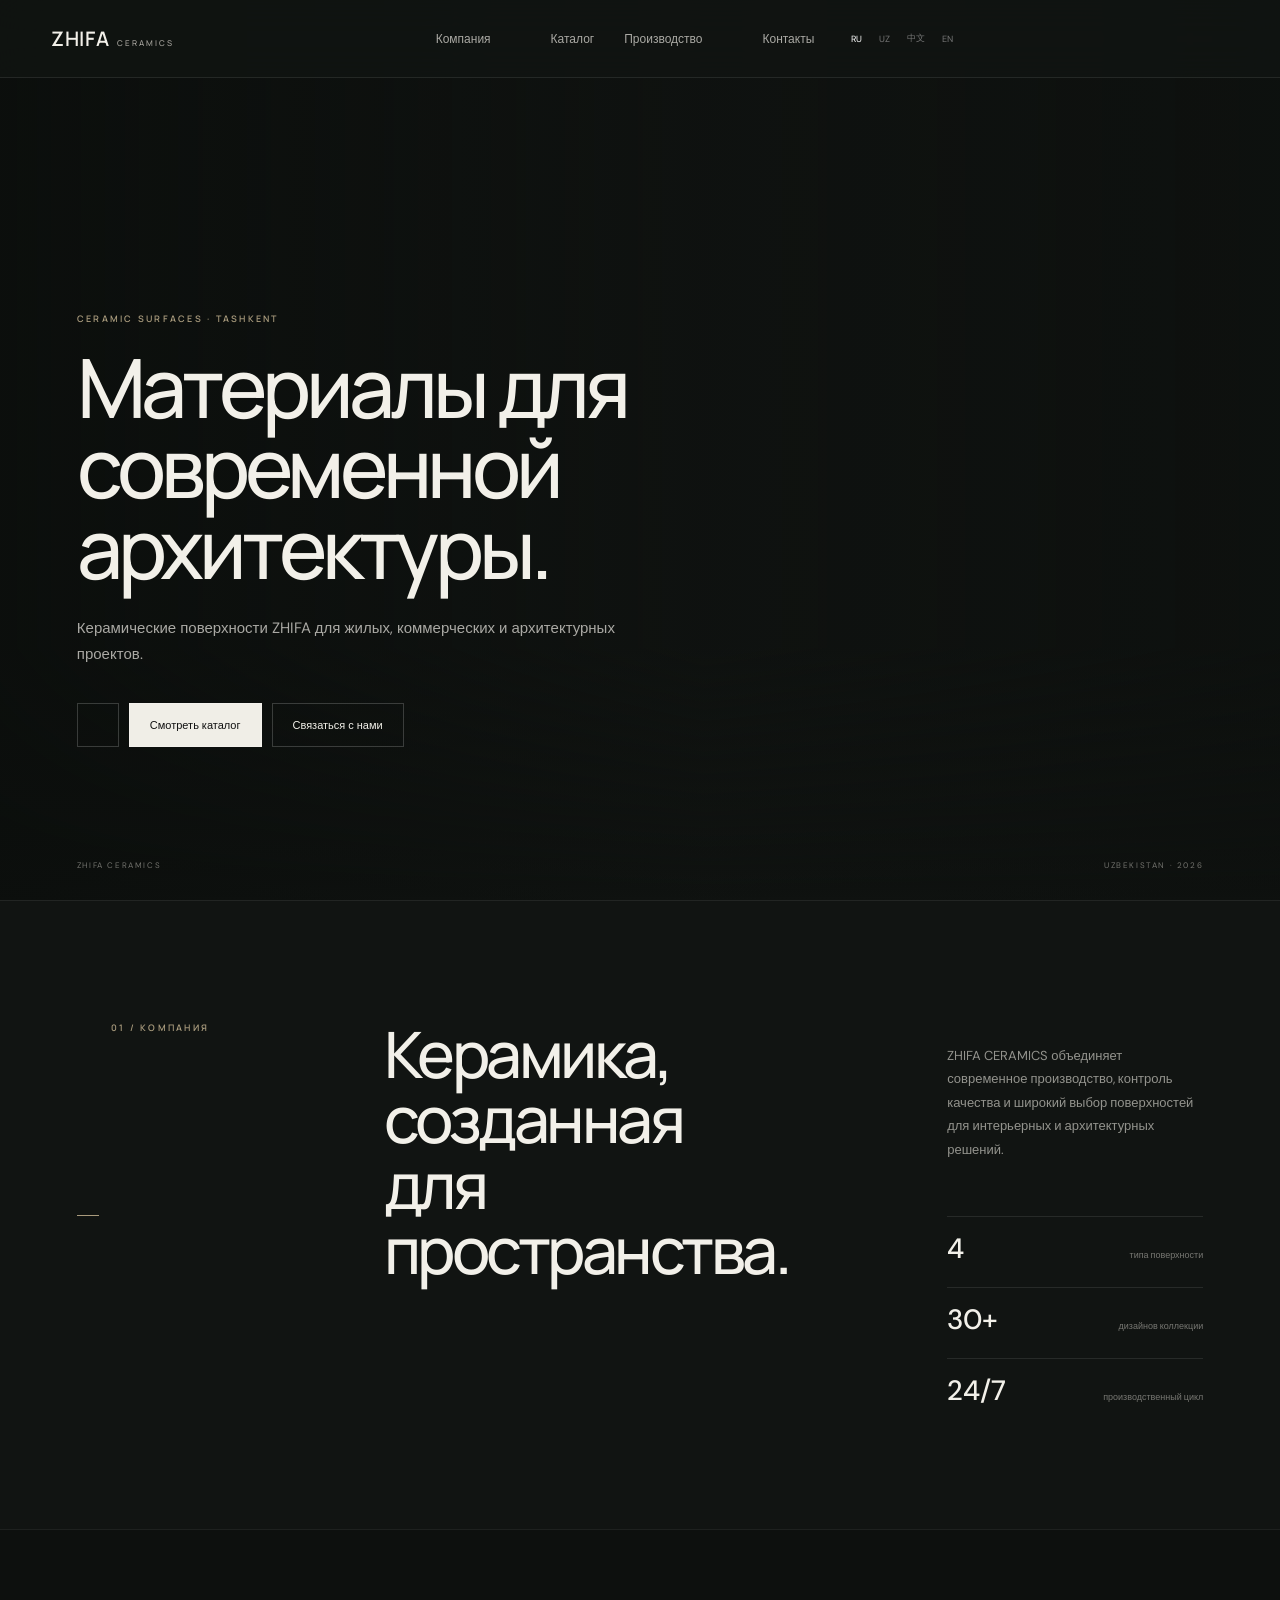
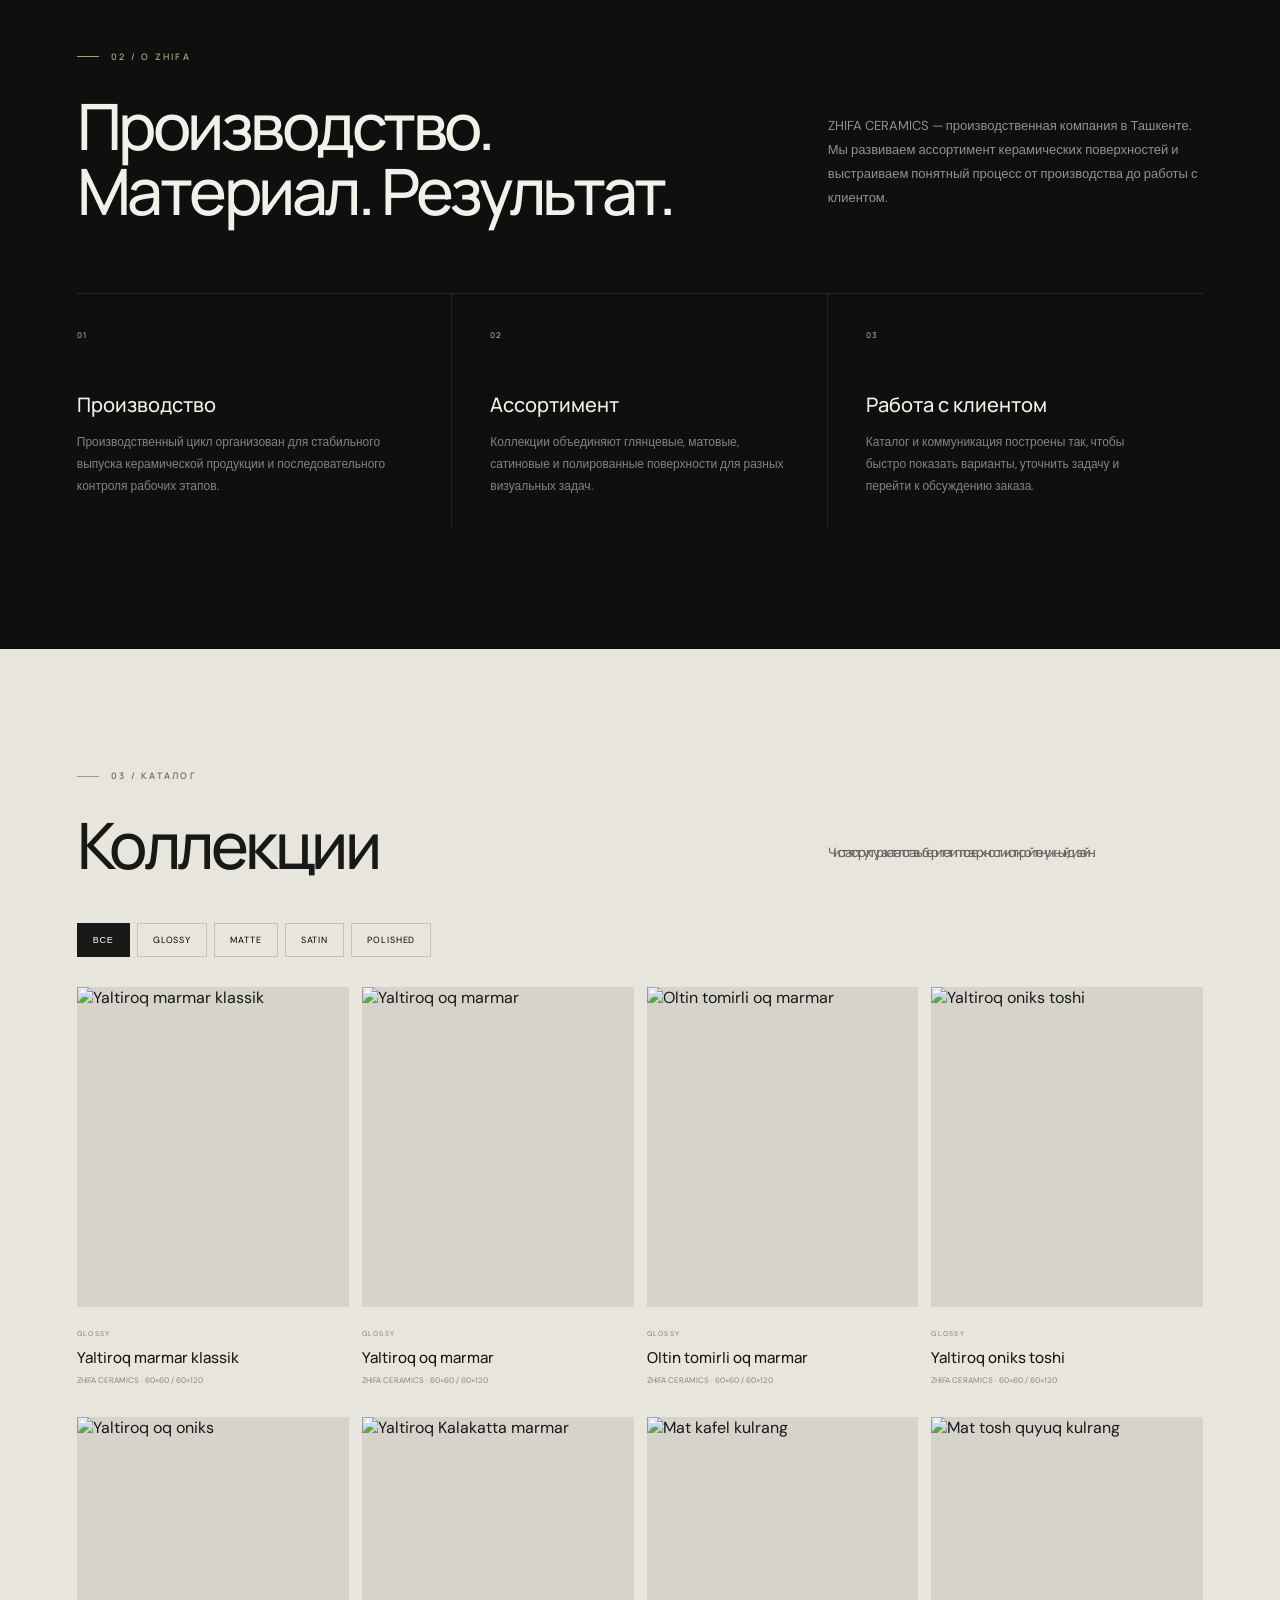
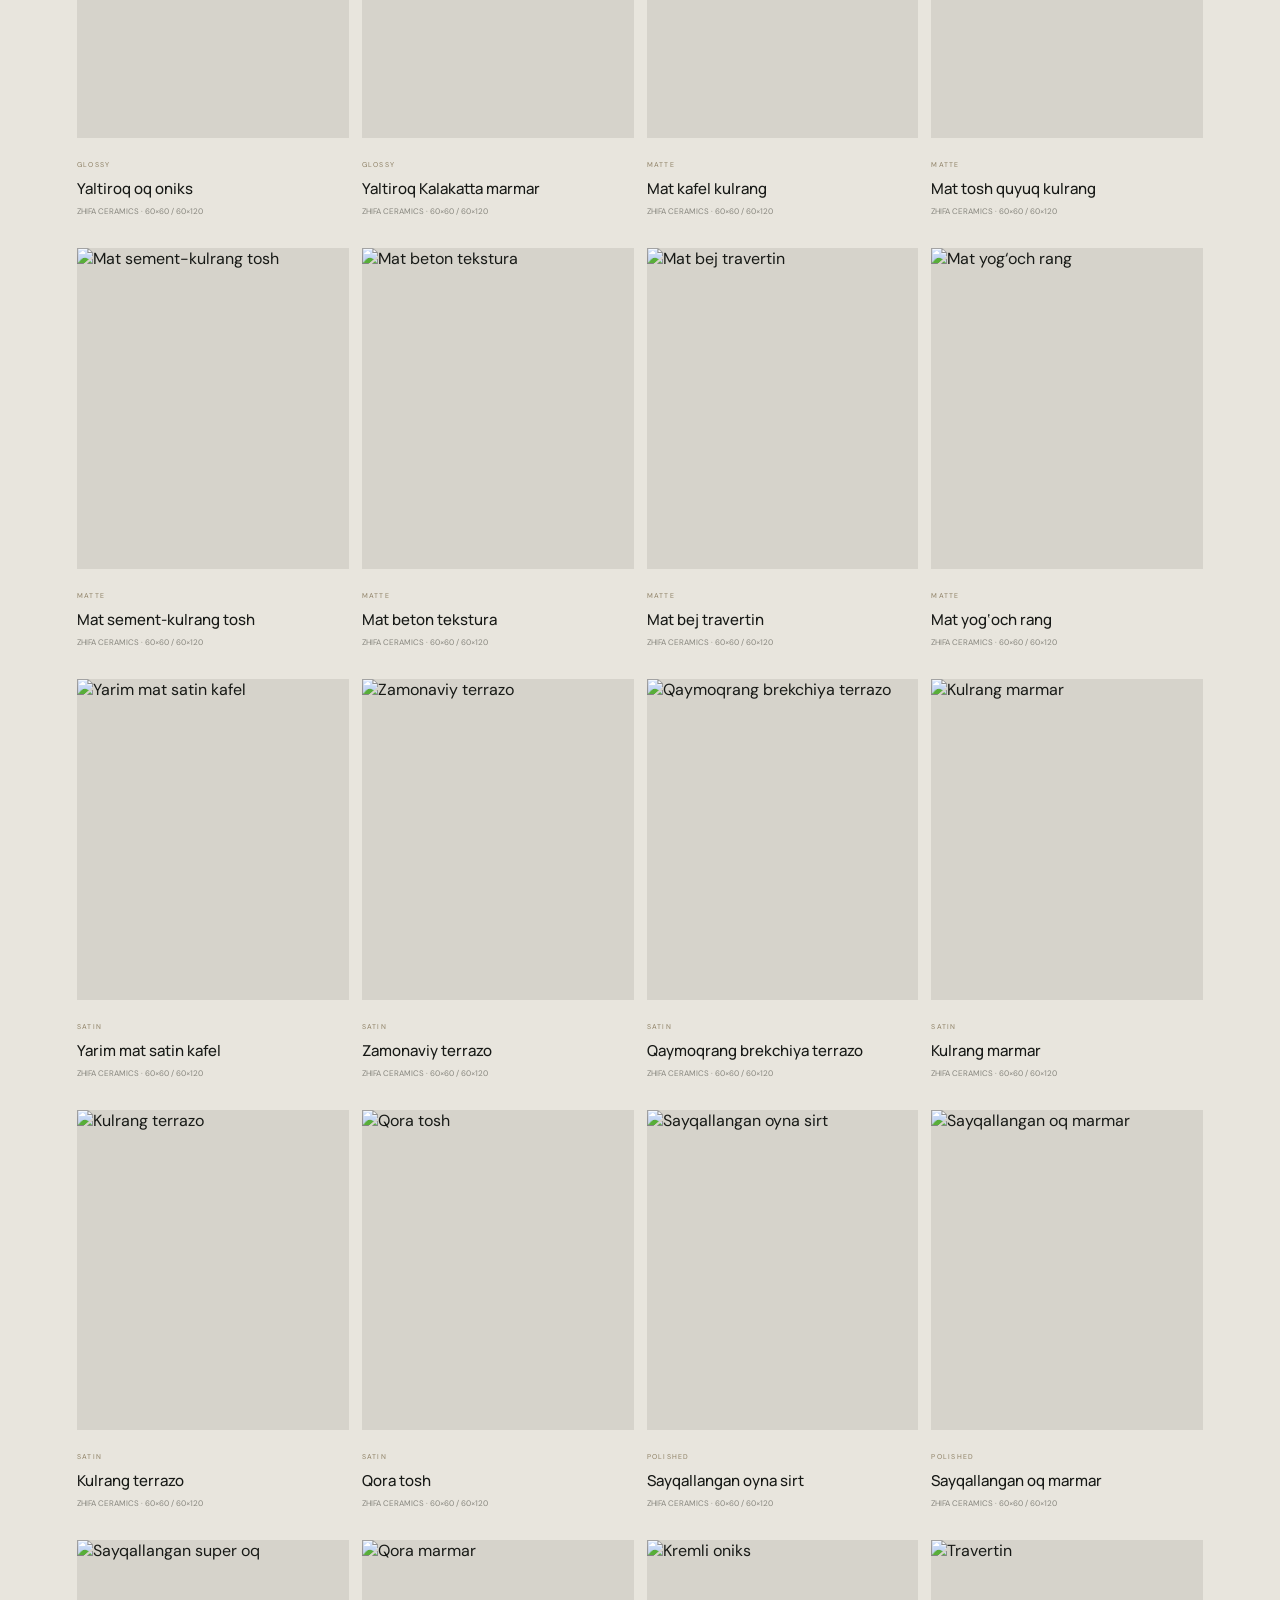
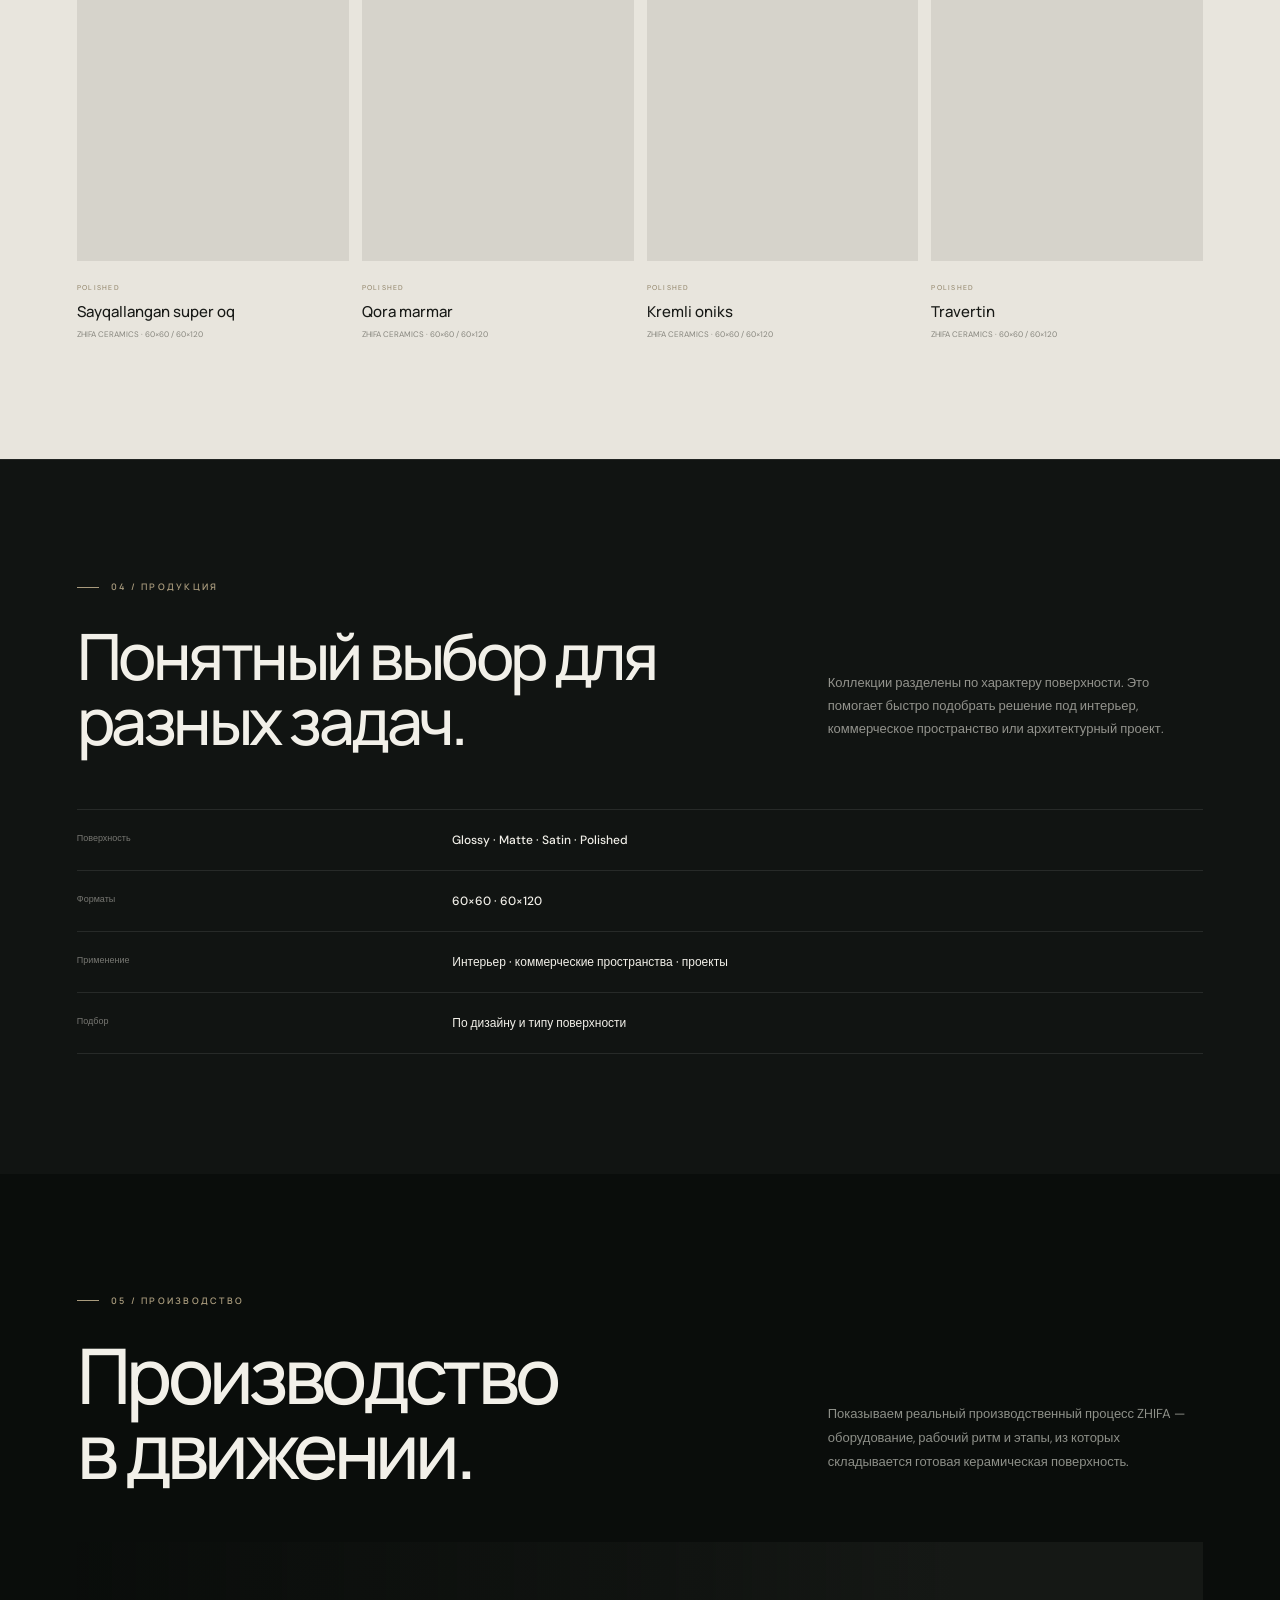
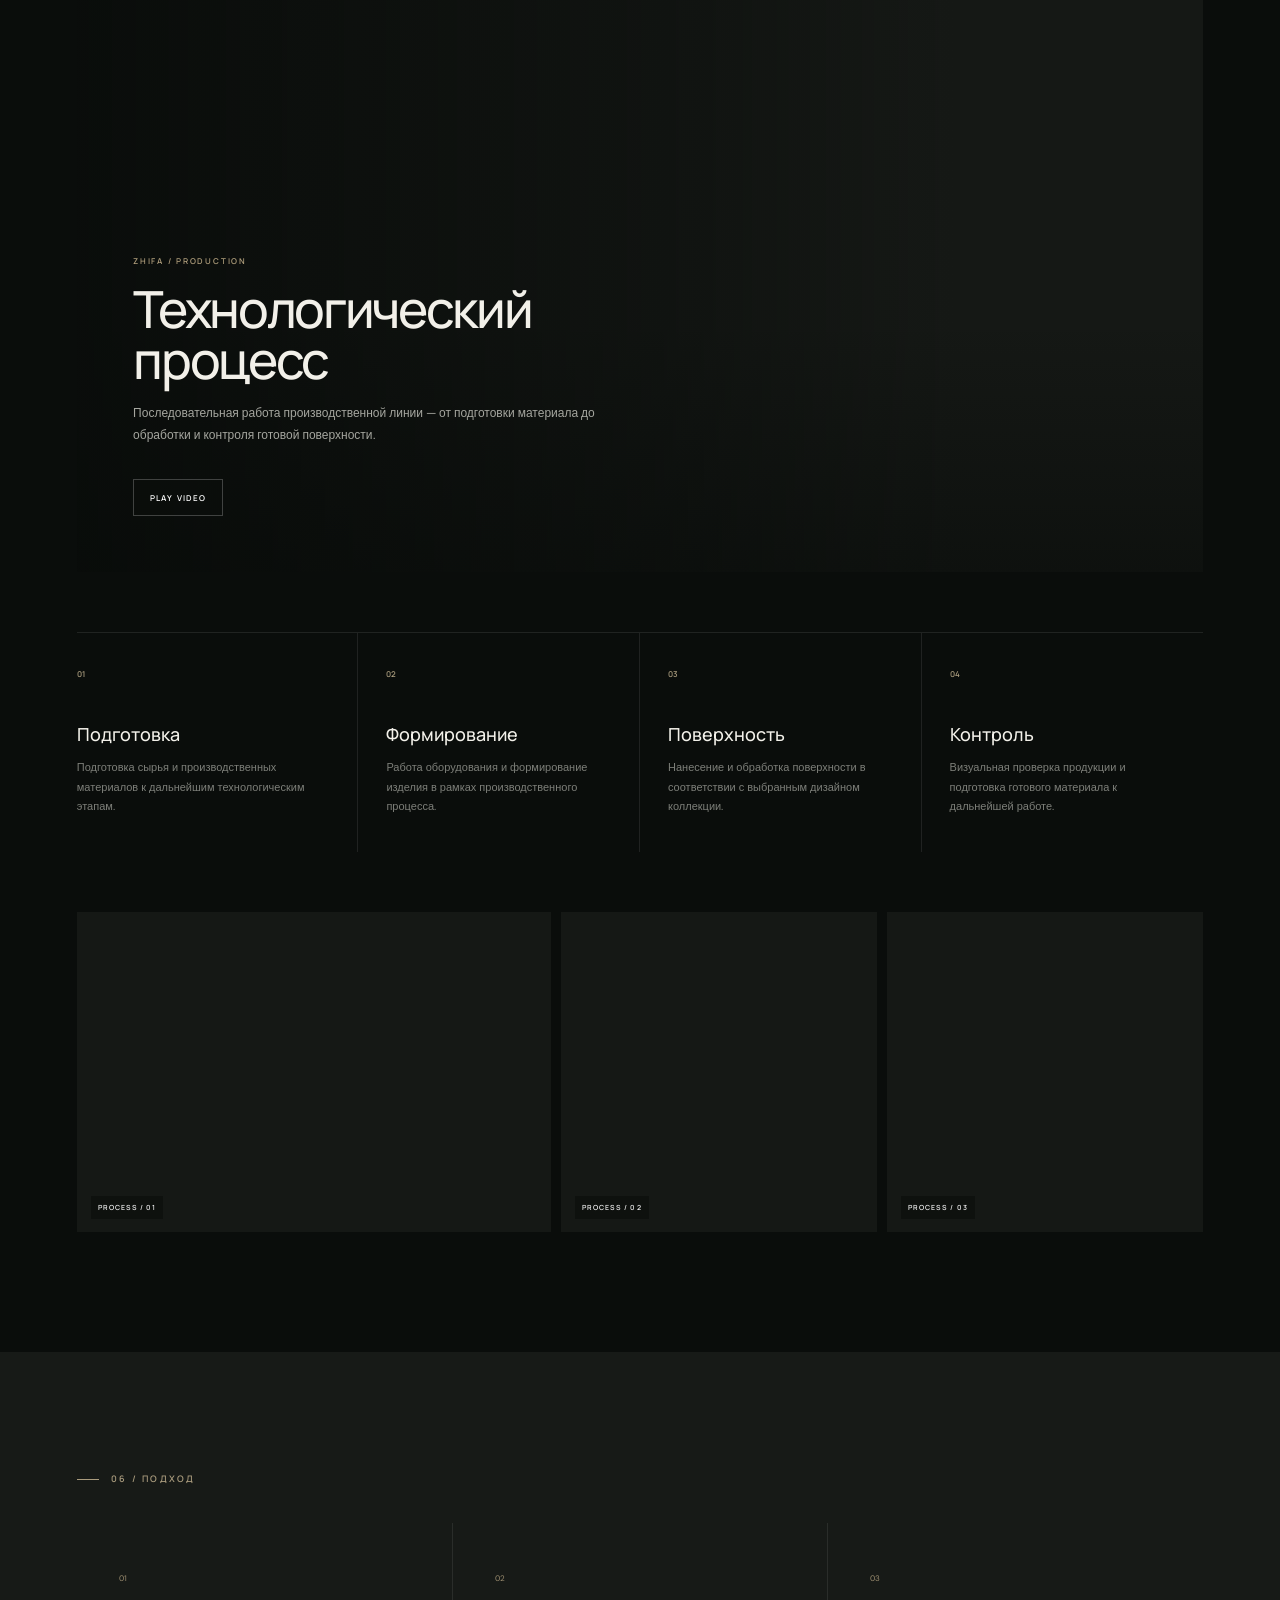
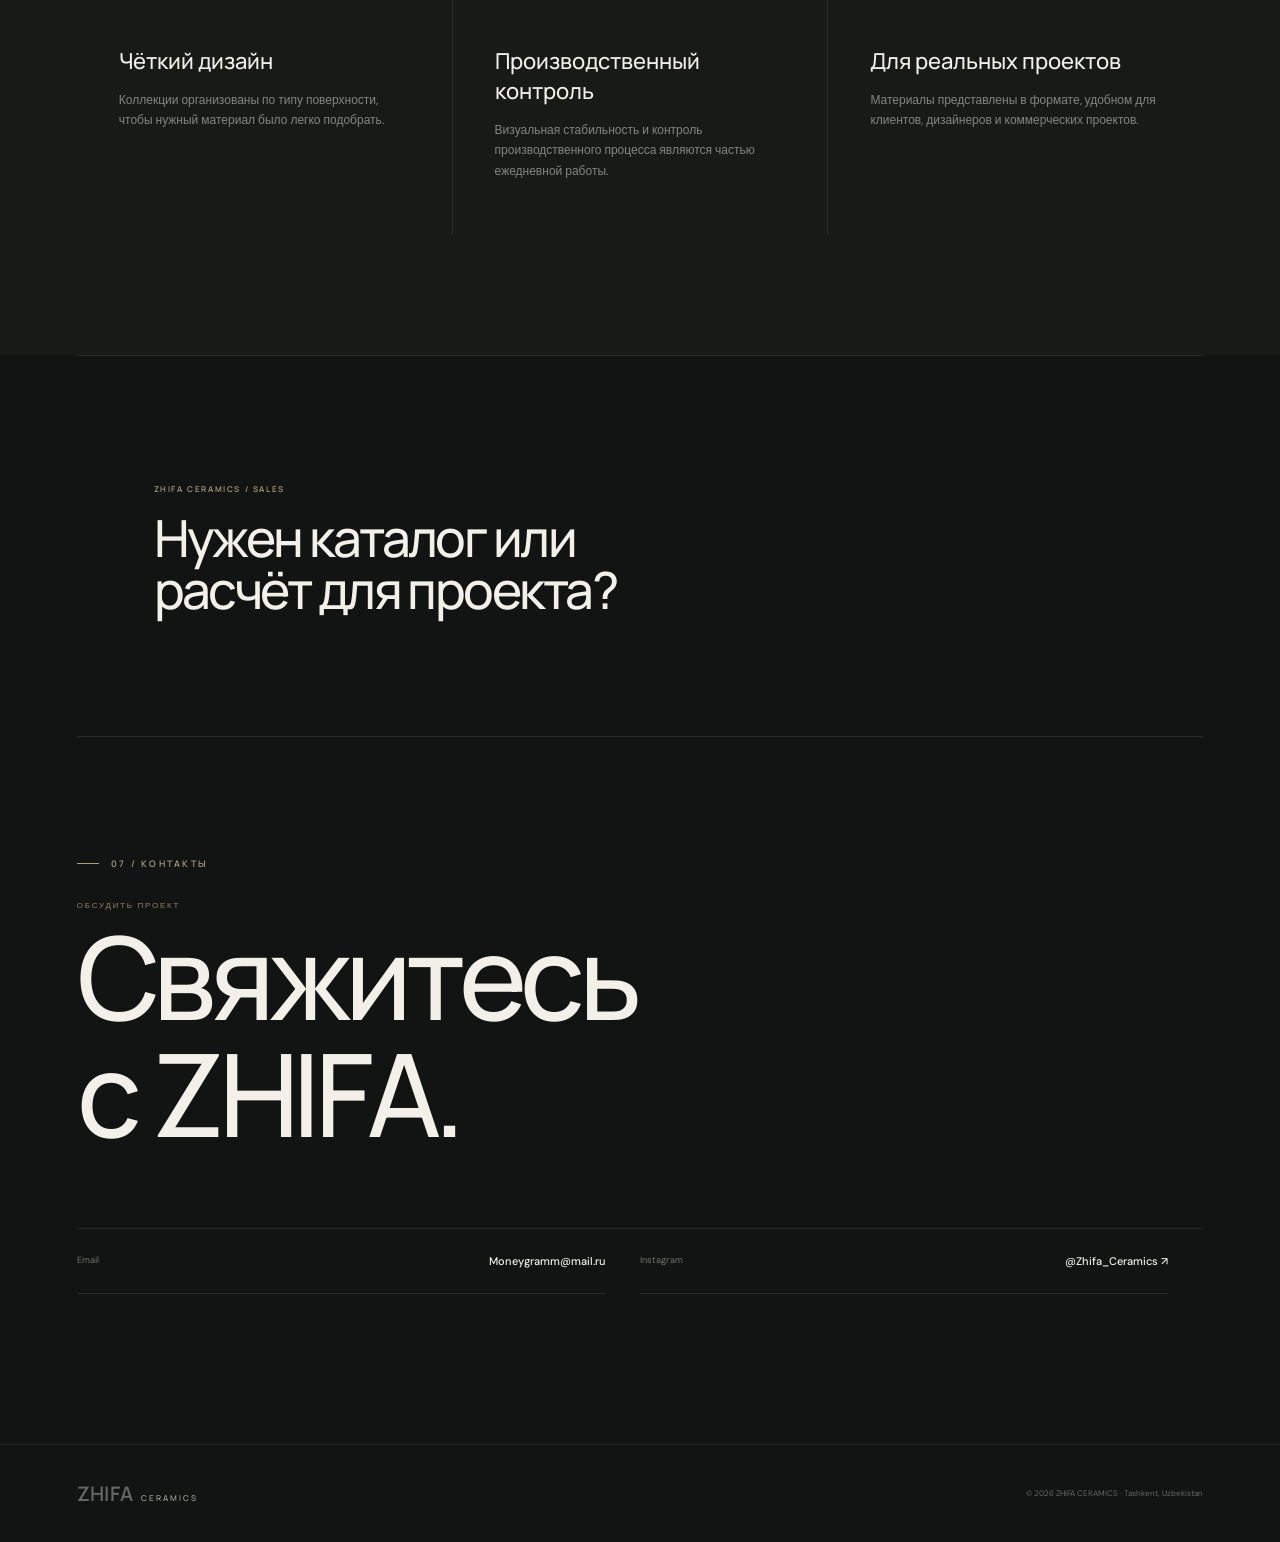
==== commit 197b409c: "Update contact section links and structure" ====
--- a/index.html
+++ b/index.html
@@ -145,16 +145,16 @@
 
 <section class="project-cta reveal-v7">
 <div><span>ZHIFA CERAMICS / SALES</span><h2>Нужен каталог или<br>расчёт для проекта?</h2></div>
-<a href="https://t.me/TGctrlcore" target="_blank" rel="noopener">НАПИСАТЬ В TELEGRAM ↗</a>
+
 </section>
 <section class="contact" id="contact"><div class="section-label">07 / КОНТАКТЫ</div>
 <div class="contact-main reveal-v7"><p>ОБСУДИТЬ ПРОЕКТ</p><h2>Свяжитесь<br>с ZHIFA.</h2></div>
-<div class="contact-grid reveal-v7"><a href="tel:+998770539998"><span>Телефон</span><b>+998 77 053 99 98</b></a>
+<div class="contact-grid reveal-v7">
 <a href="mailto:Moneygramm@mail.ru"><span>Email</span><b>Moneygramm@mail.ru</b></a>
-<a target="_blank" rel="noopener" href="https://t.me/TGctrlcore"><span>Telegram</span><b>@TGctrlcore ↗</b></a>
+
 <a target="_blank" rel="noopener" href="https://instagram.com/Zhifa_Ceramics"><span>Instagram</span><b>@Zhifa_Ceramics ↗</b></a></div></section>
 </main>
 <footer><div class="brand"><strong>ZHIFA</strong><span>CERAMICS</span></div><p>© 2026 ZHIFA CERAMICS · Tashkent, Uzbekistan</p></footer>
 
 <div class="viewer" aria-hidden="true"><button>×</button><img alt=""><div><span></span><h3></h3></div></div>
-<script src="script.js"></script></body></html>+<script src="script.js"></script></body></html>
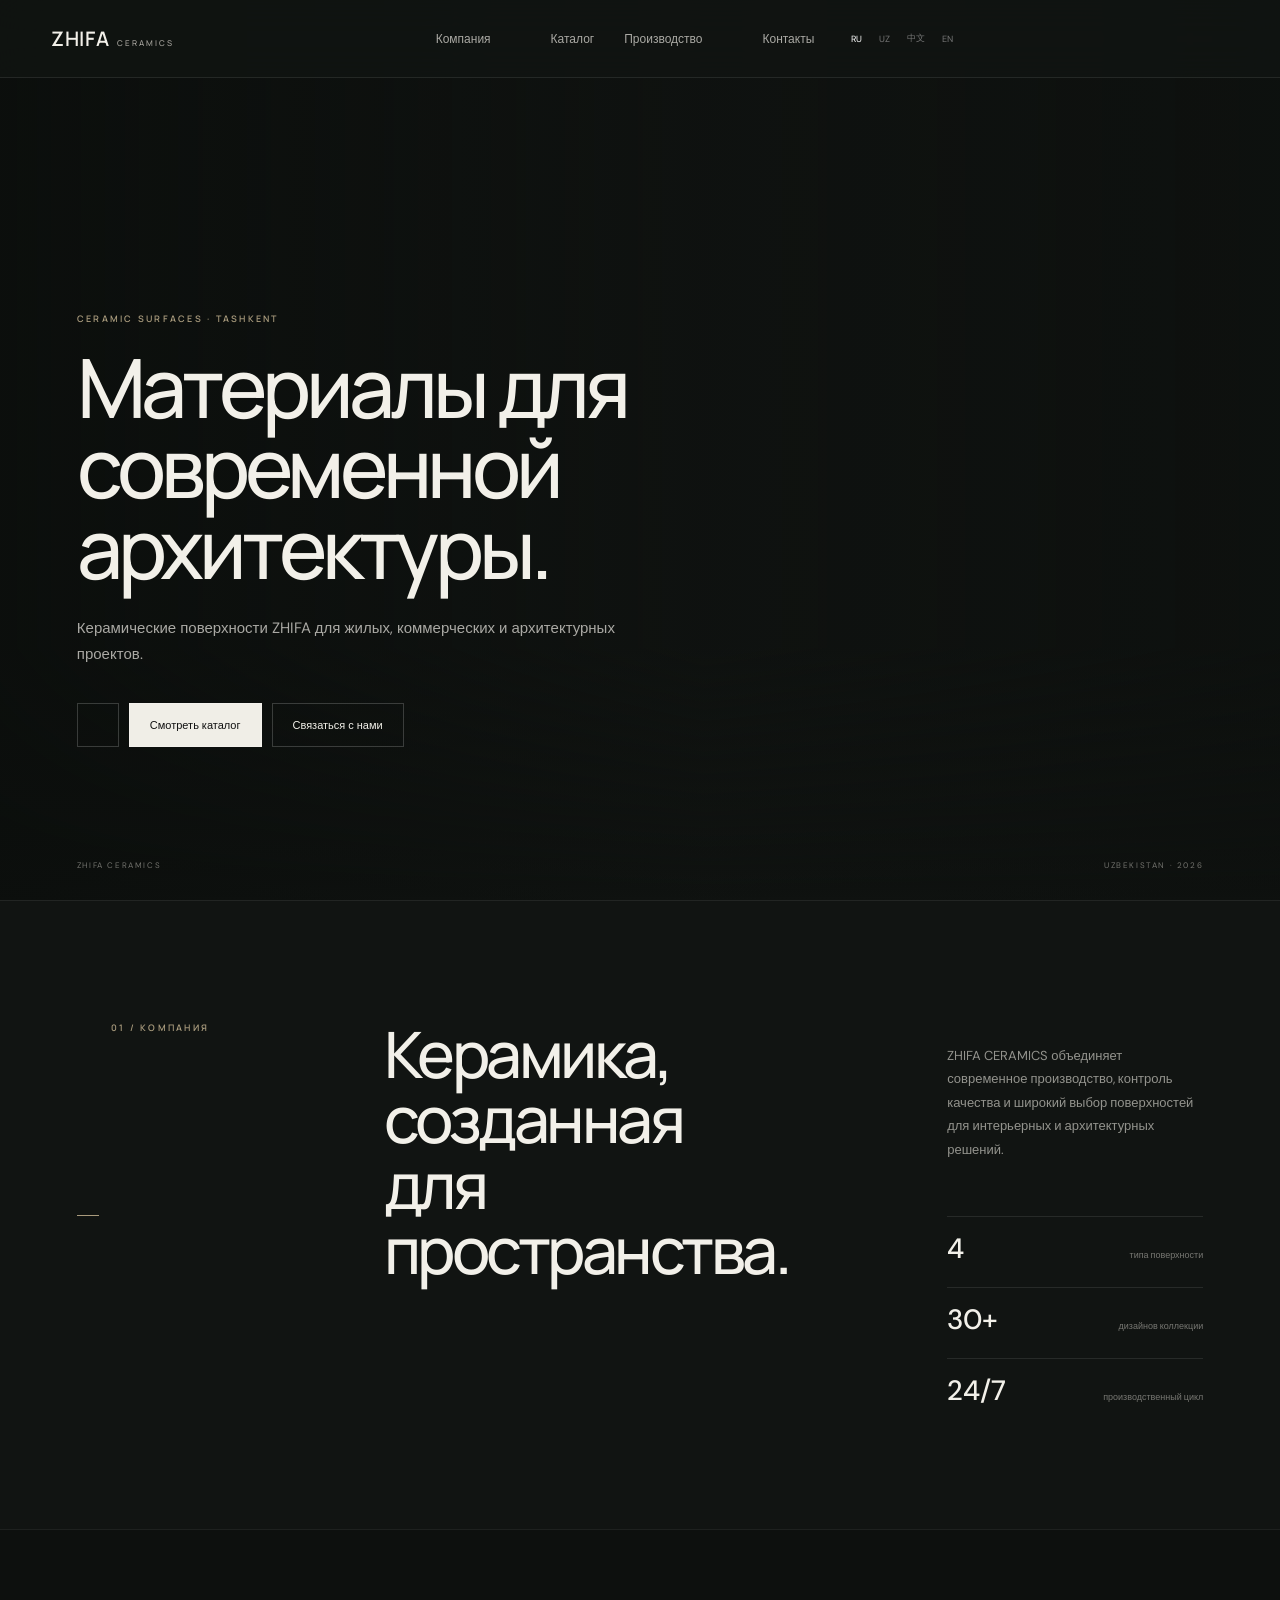
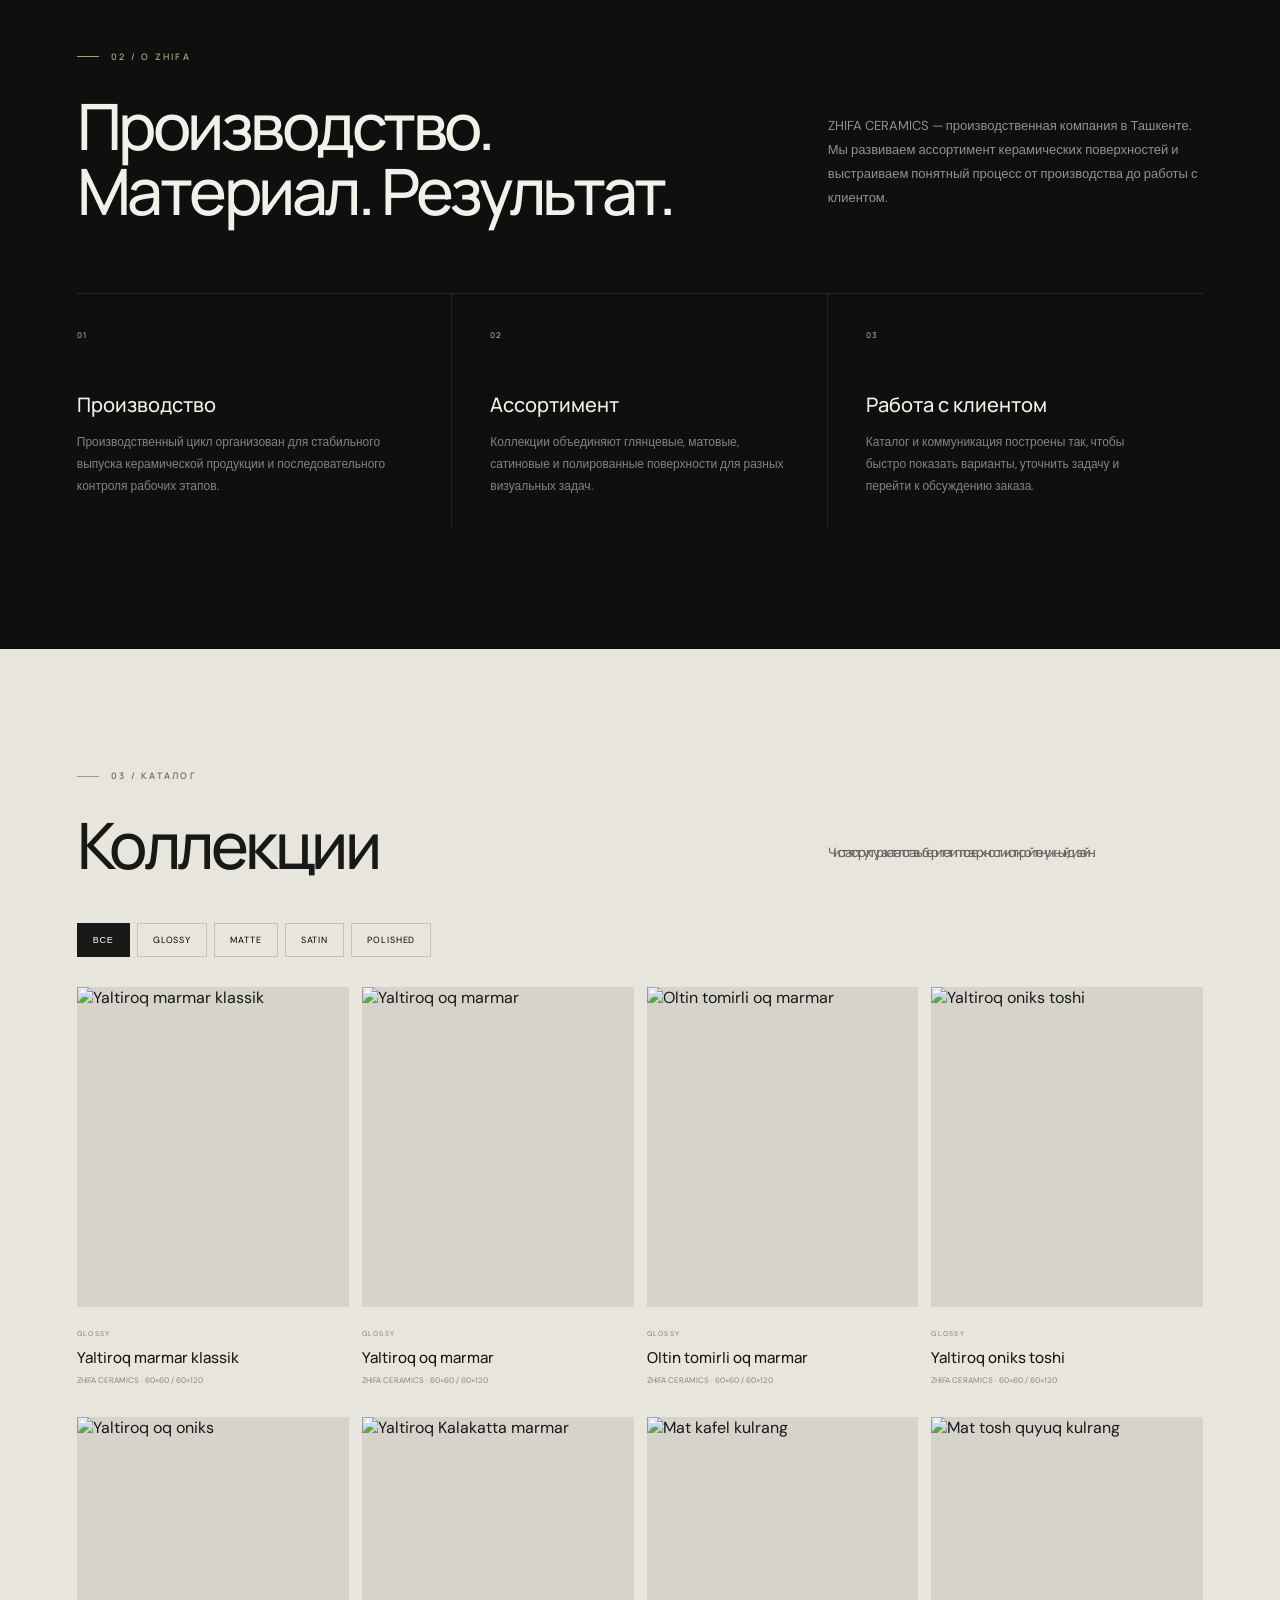
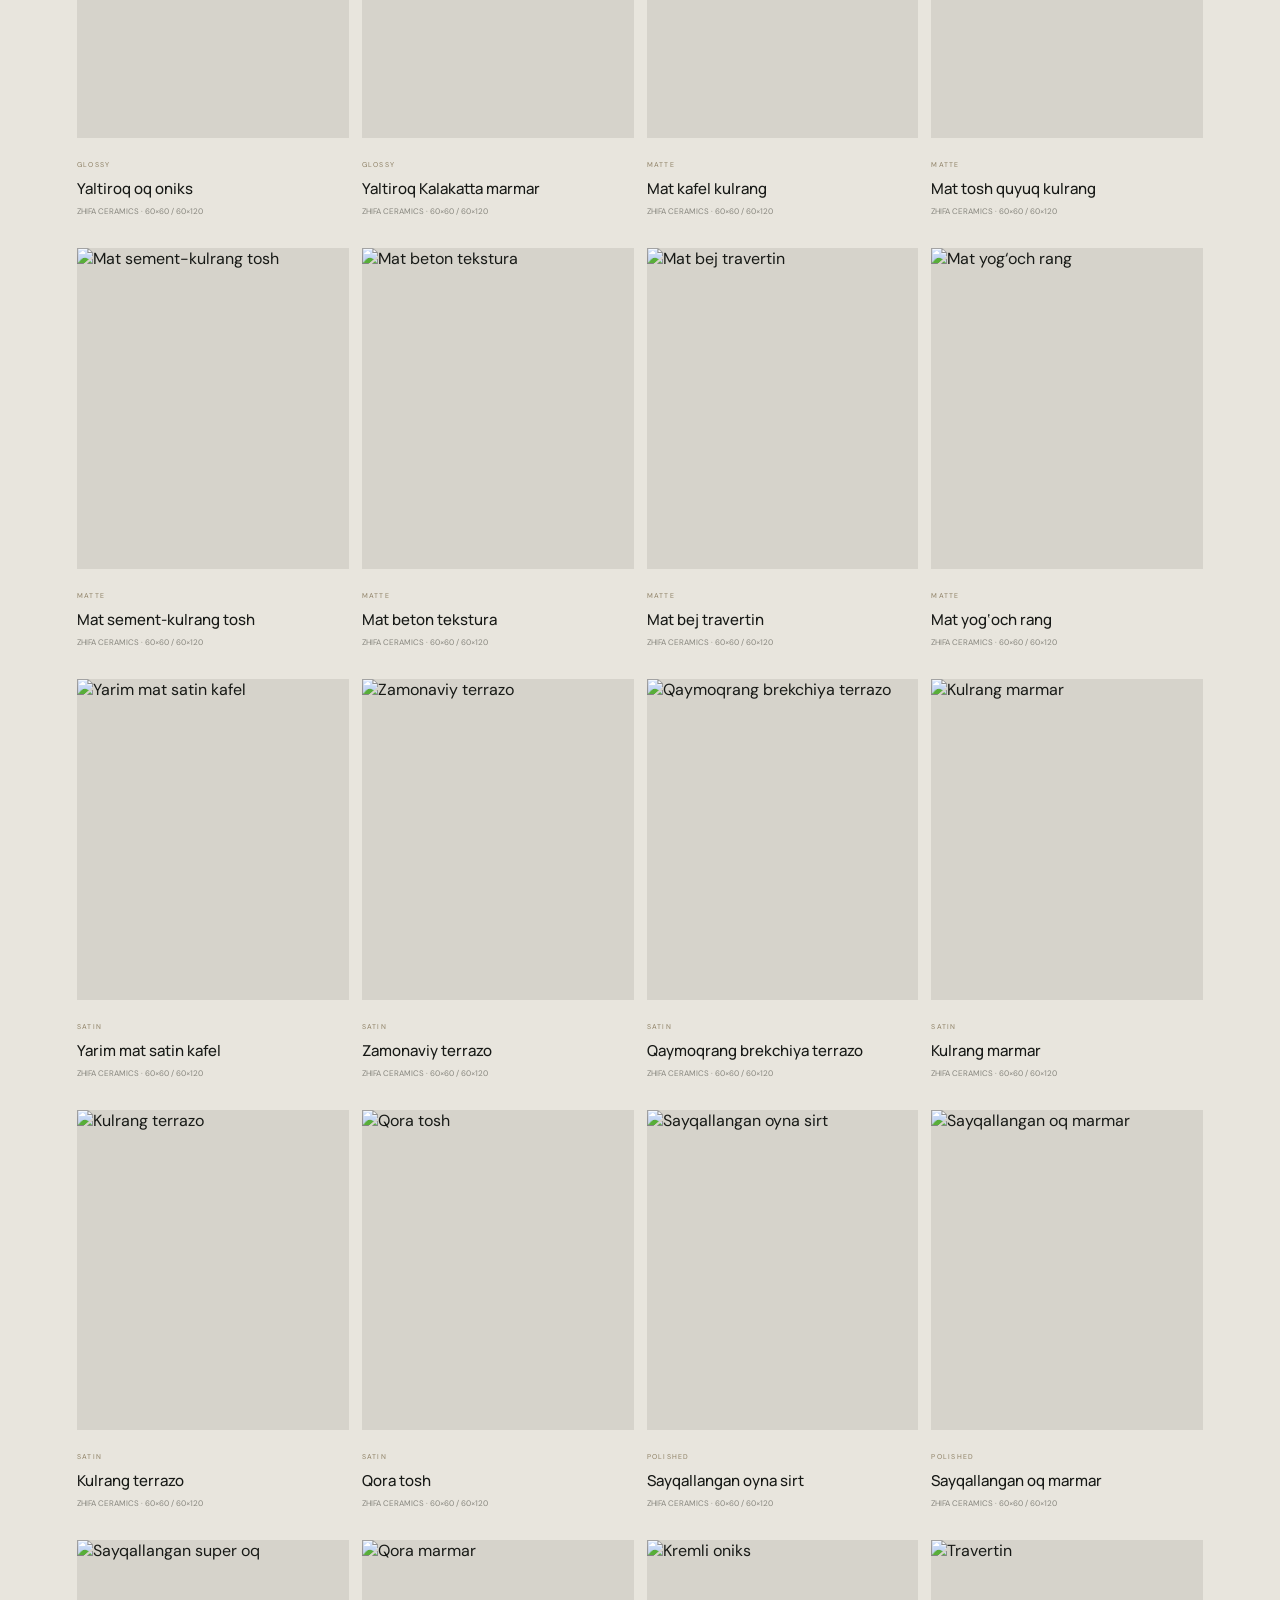
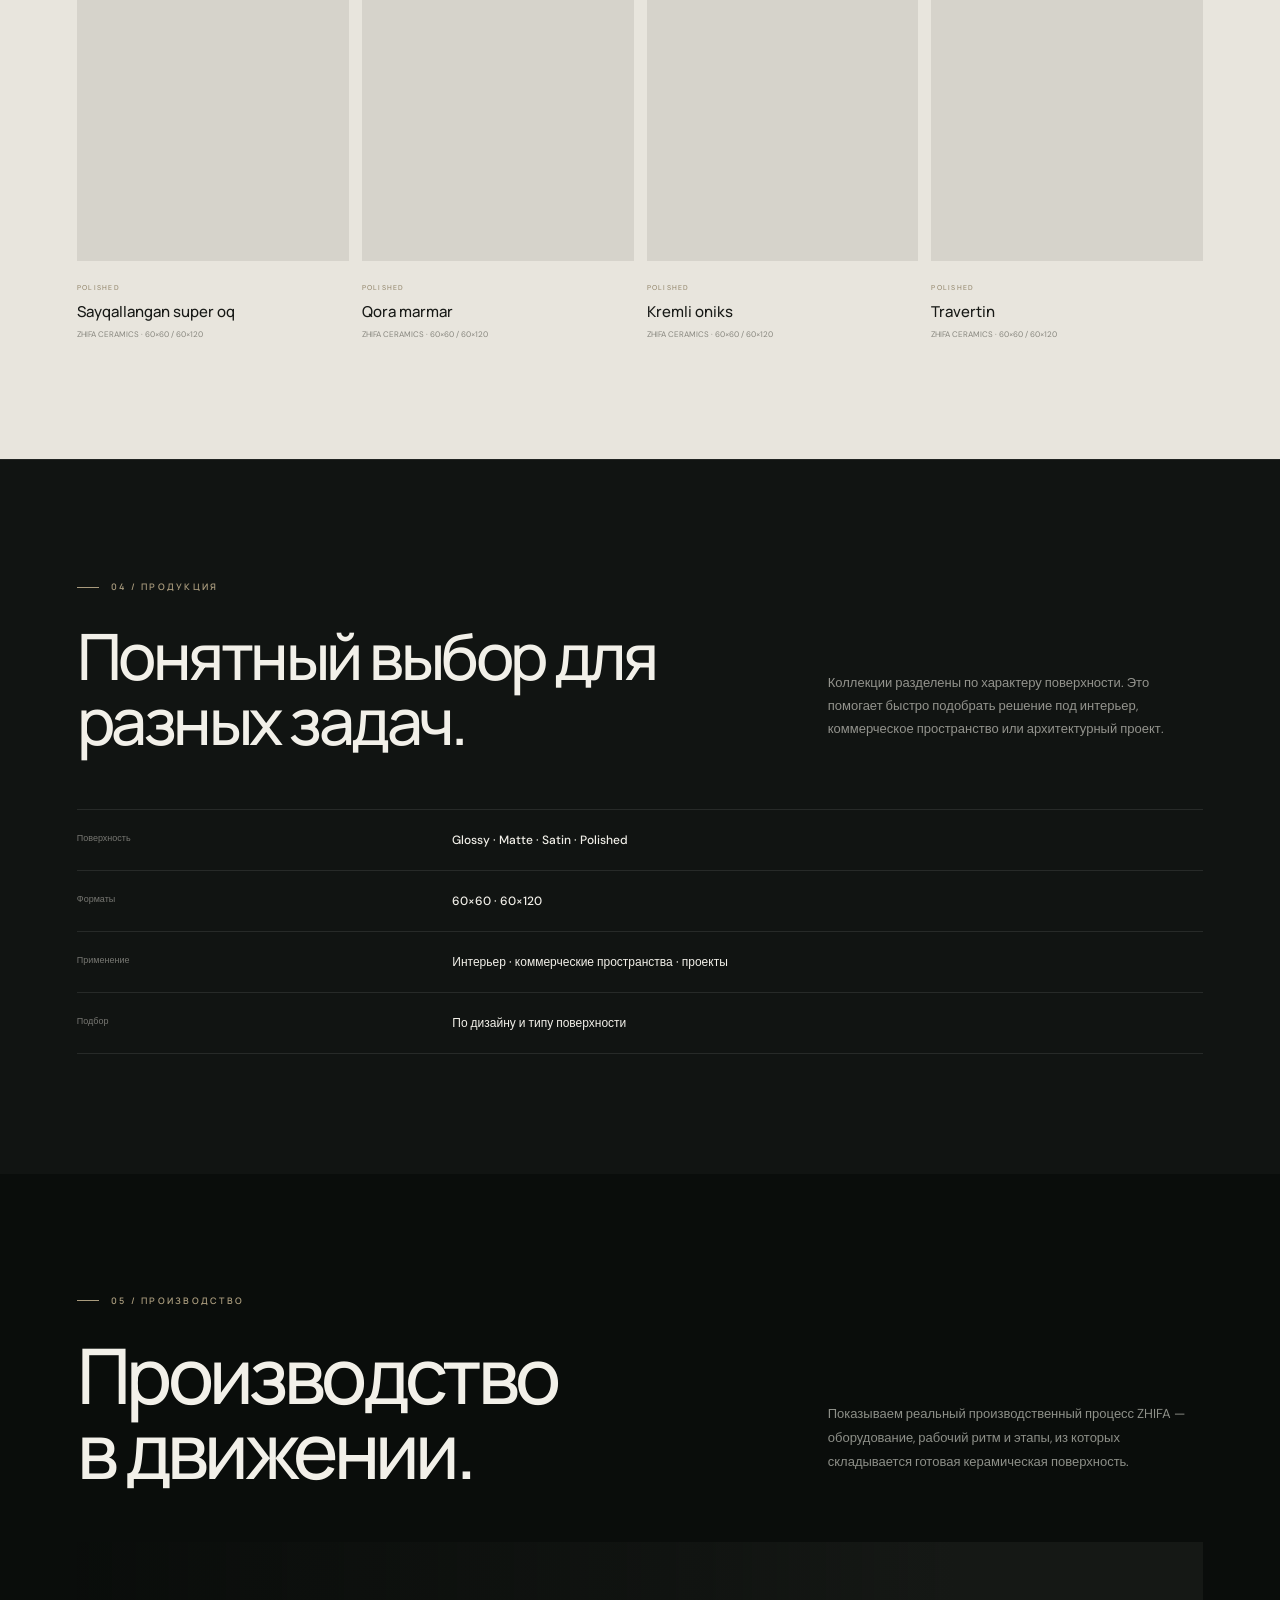
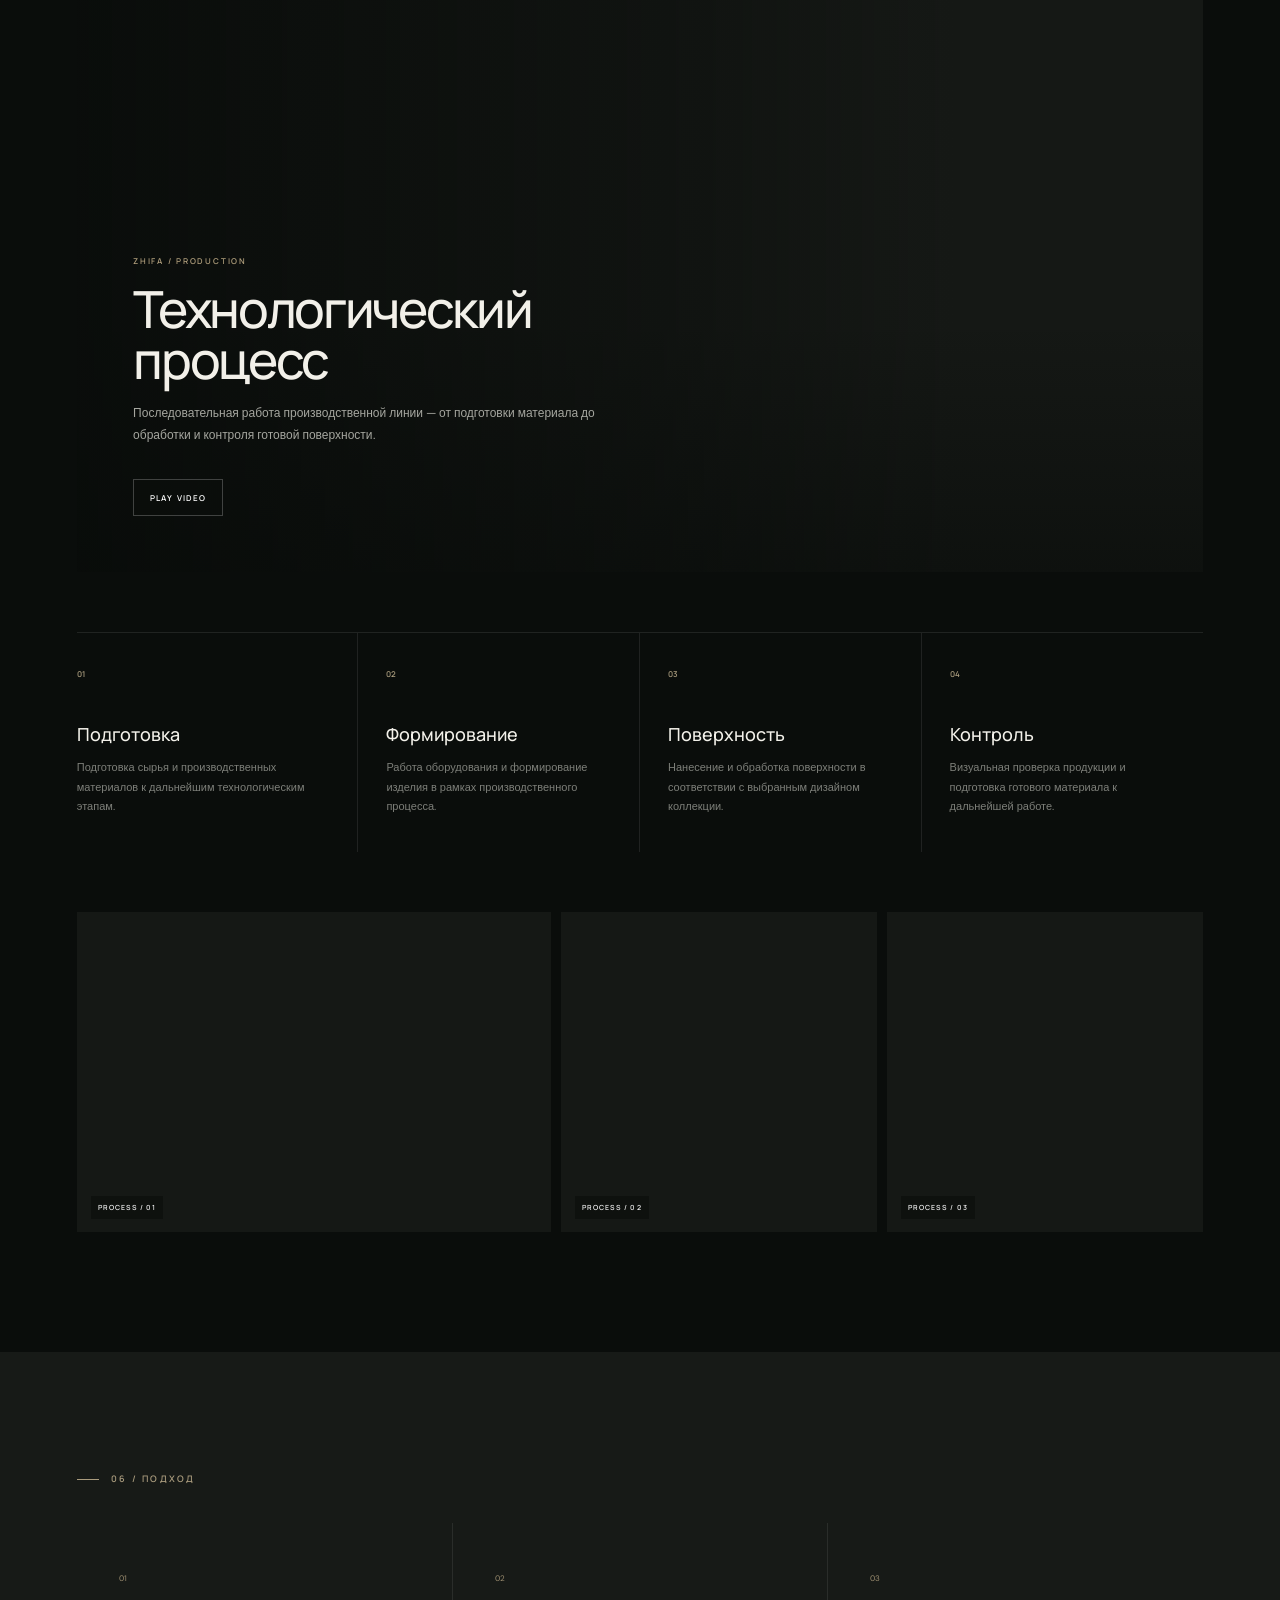
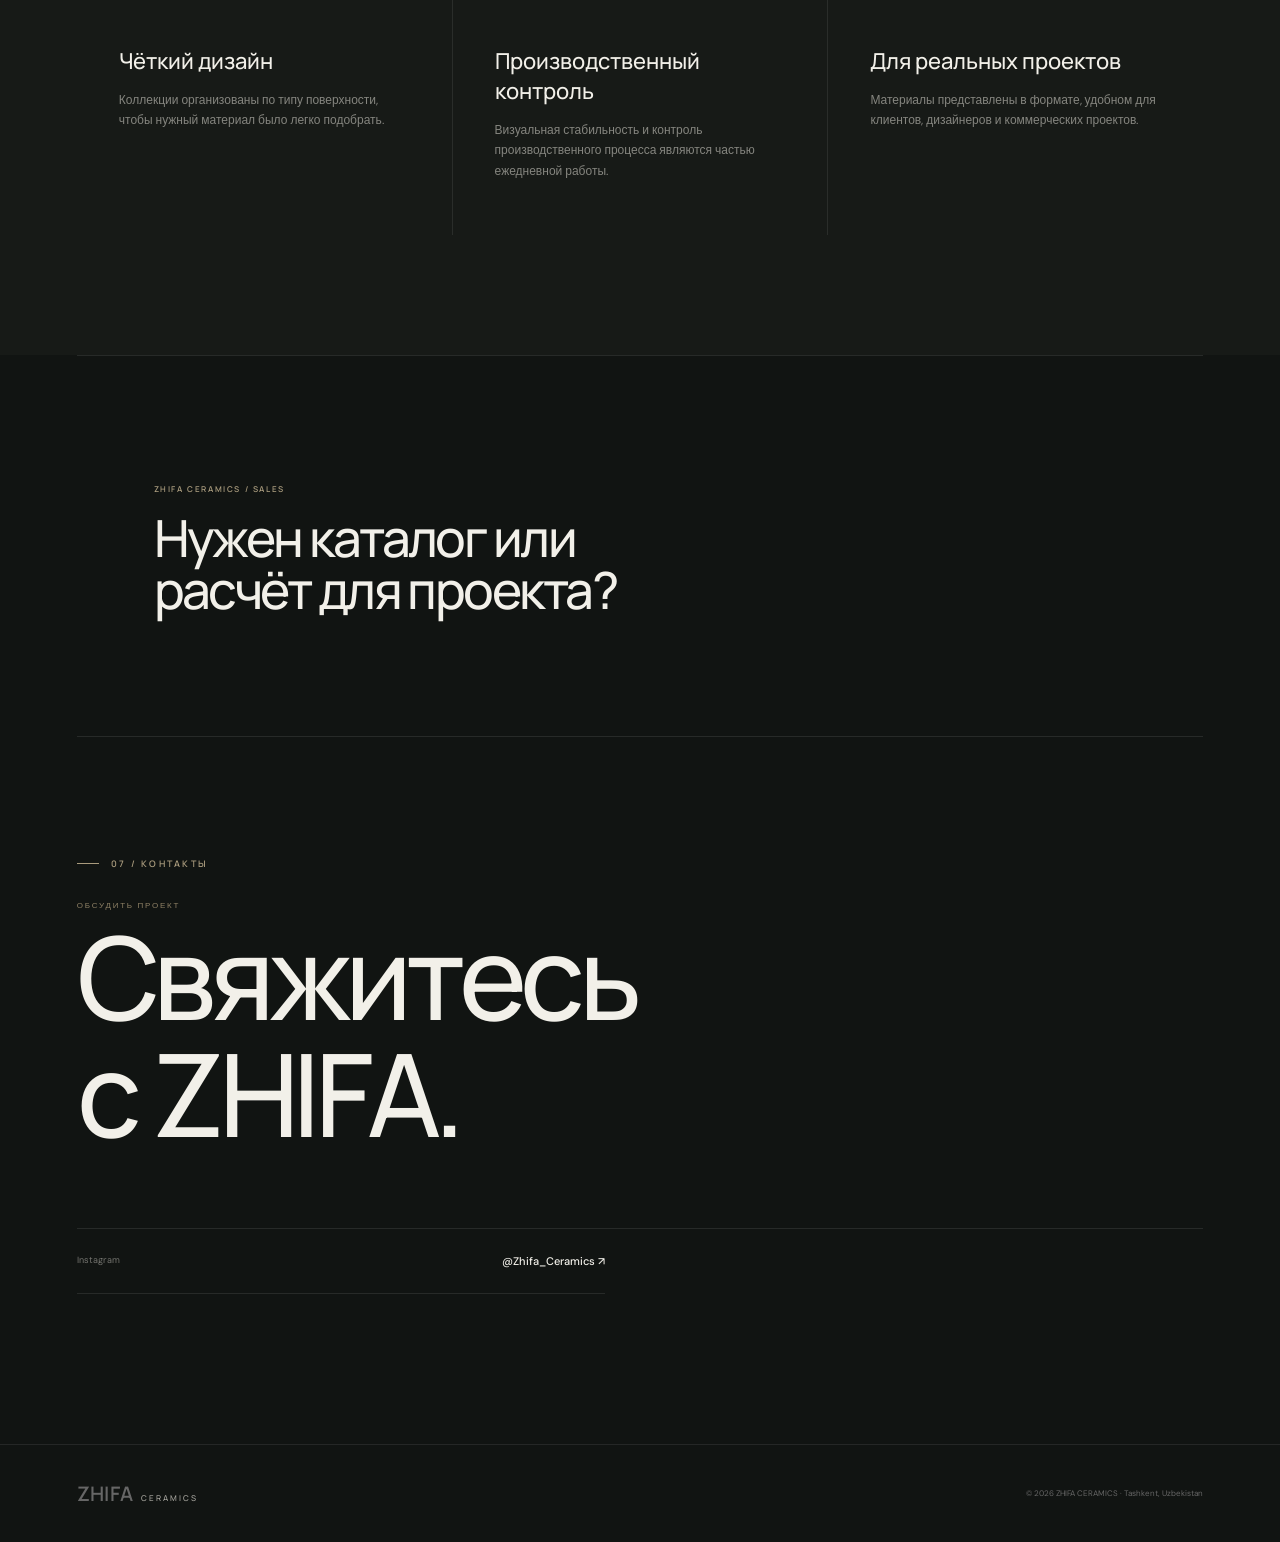
==== commit 6f889f1b: "Add Instagram link to contact section Updated contact section with Instagram link." ====
--- a/index.html
+++ b/index.html
@@ -150,7 +150,7 @@
 <section class="contact" id="contact"><div class="section-label">07 / КОНТАКТЫ</div>
 <div class="contact-main reveal-v7"><p>ОБСУДИТЬ ПРОЕКТ</p><h2>Свяжитесь<br>с ZHIFA.</h2></div>
 <div class="contact-grid reveal-v7">
-<a href="mailto:Moneygramm@mail.ru"><span>Email</span><b>Moneygramm@mail.ru</b></a>
+
 
 <a target="_blank" rel="noopener" href="https://instagram.com/Zhifa_Ceramics"><span>Instagram</span><b>@Zhifa_Ceramics ↗</b></a></div></section>
 </main>
